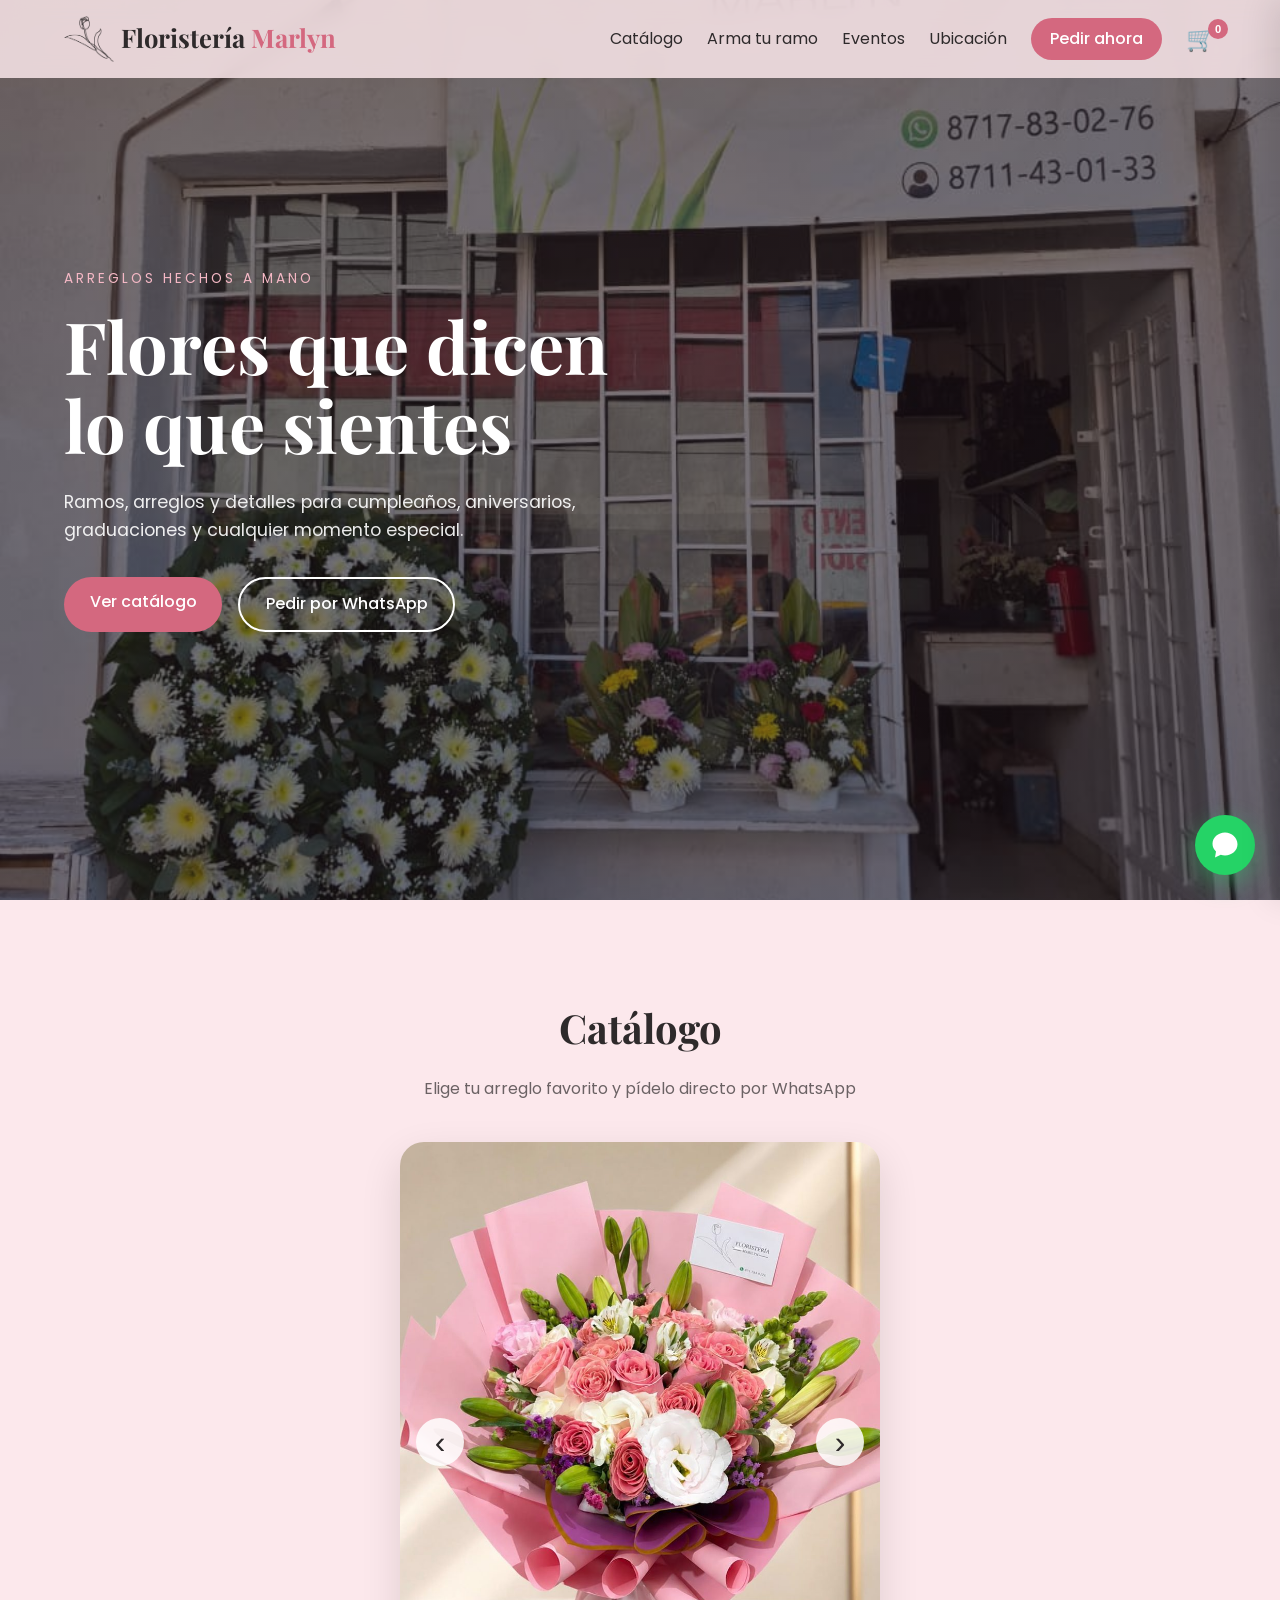
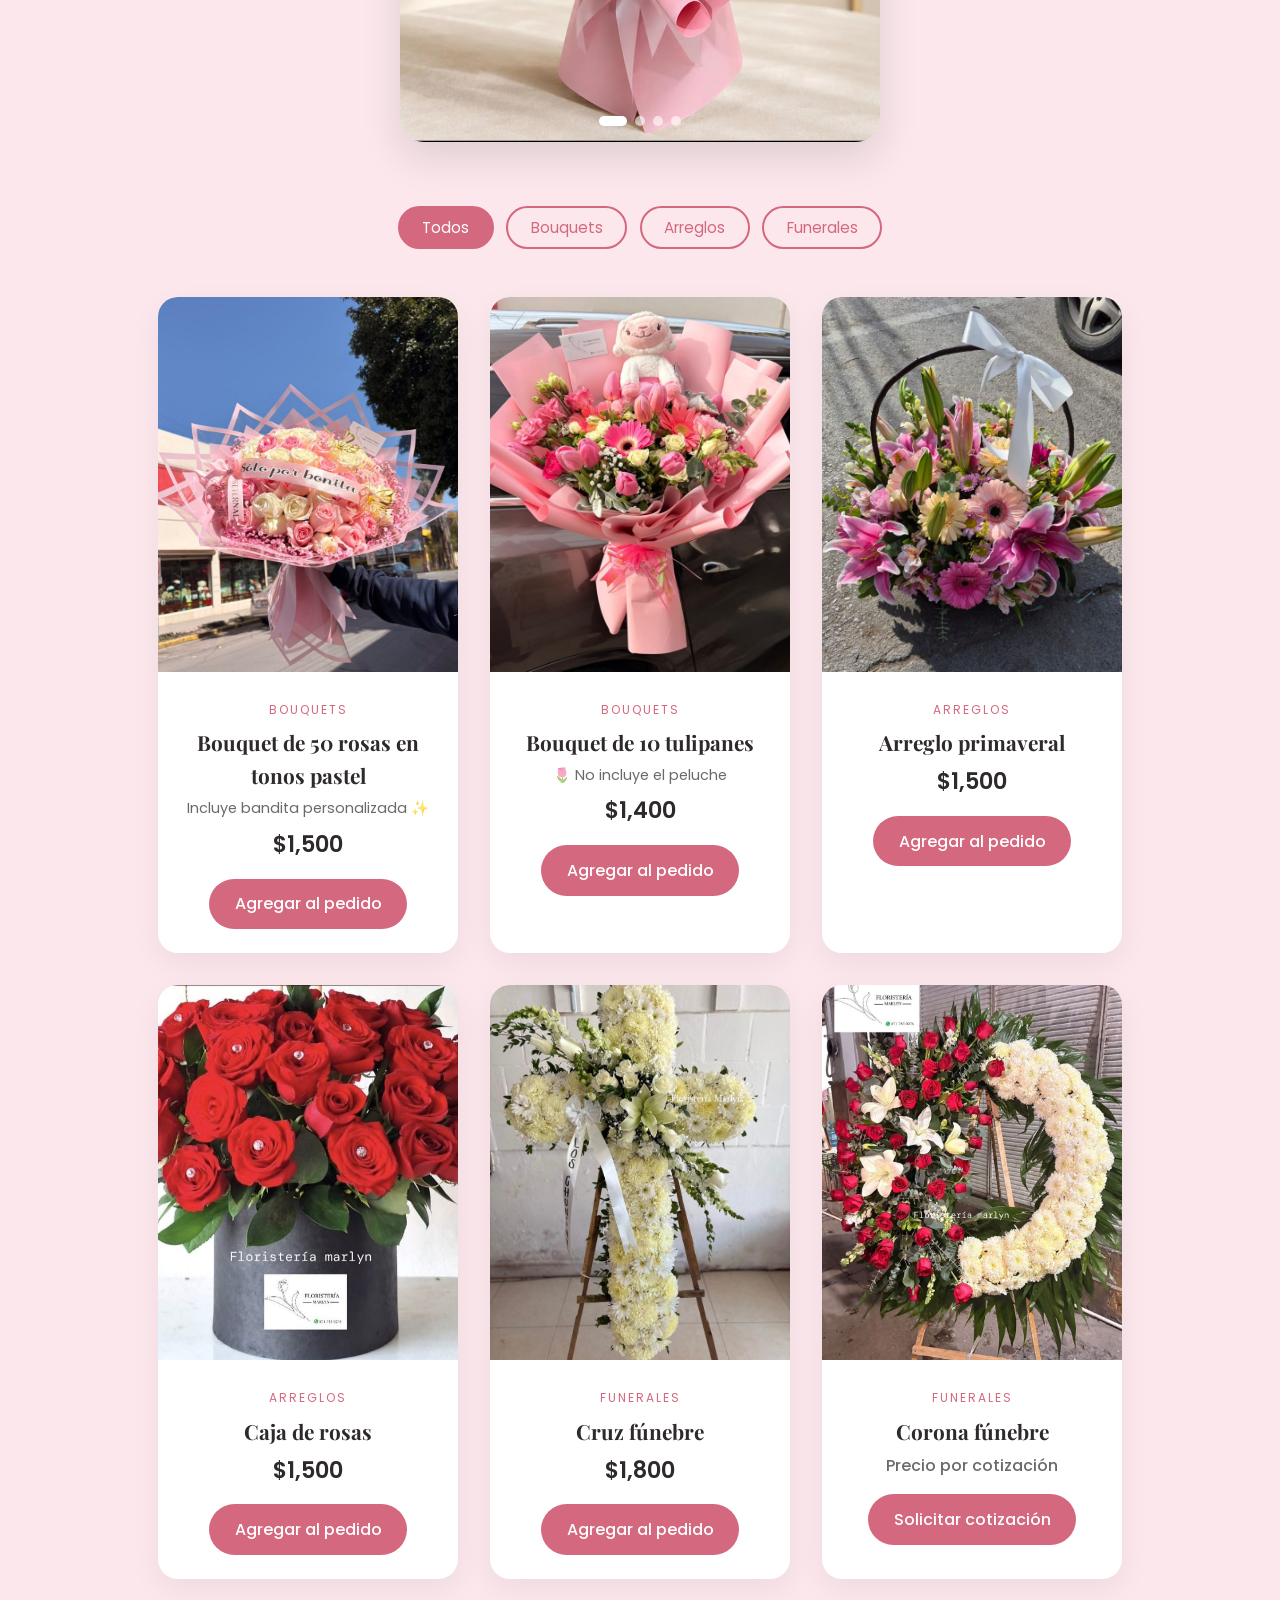
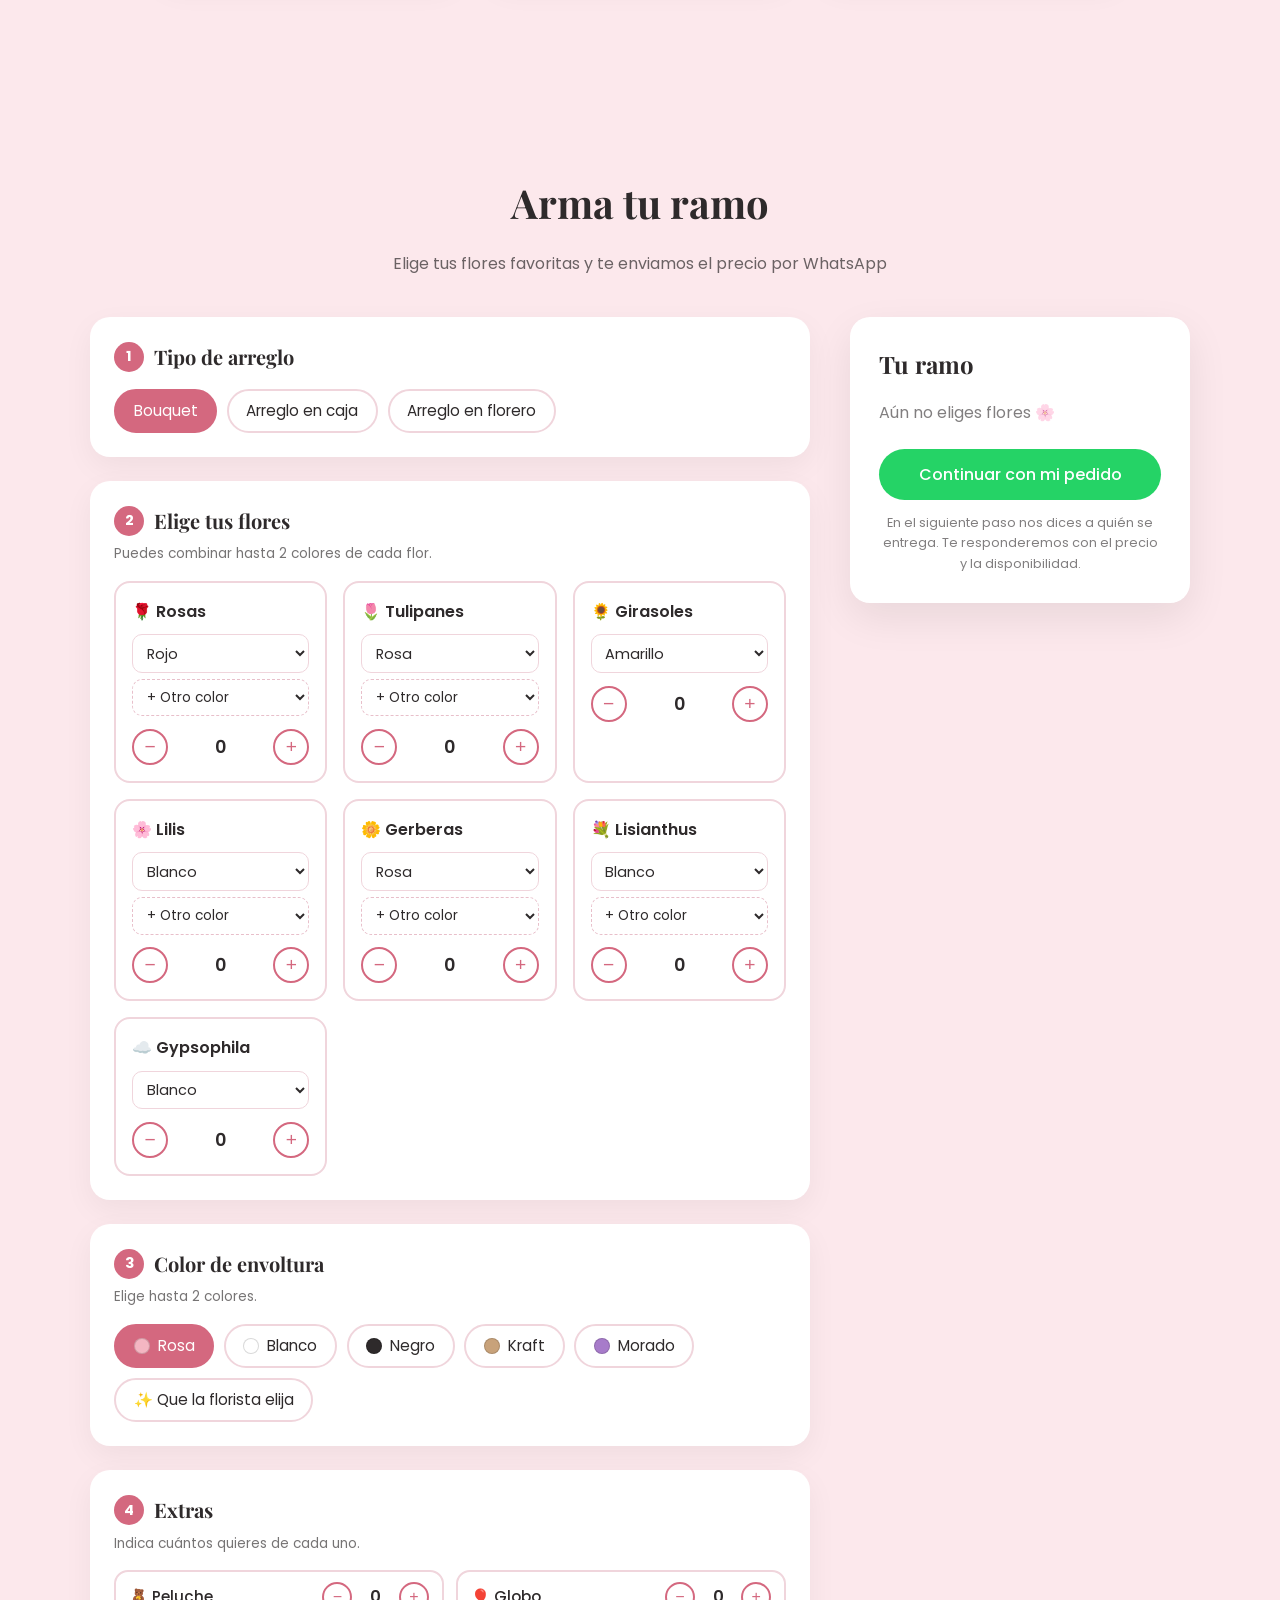
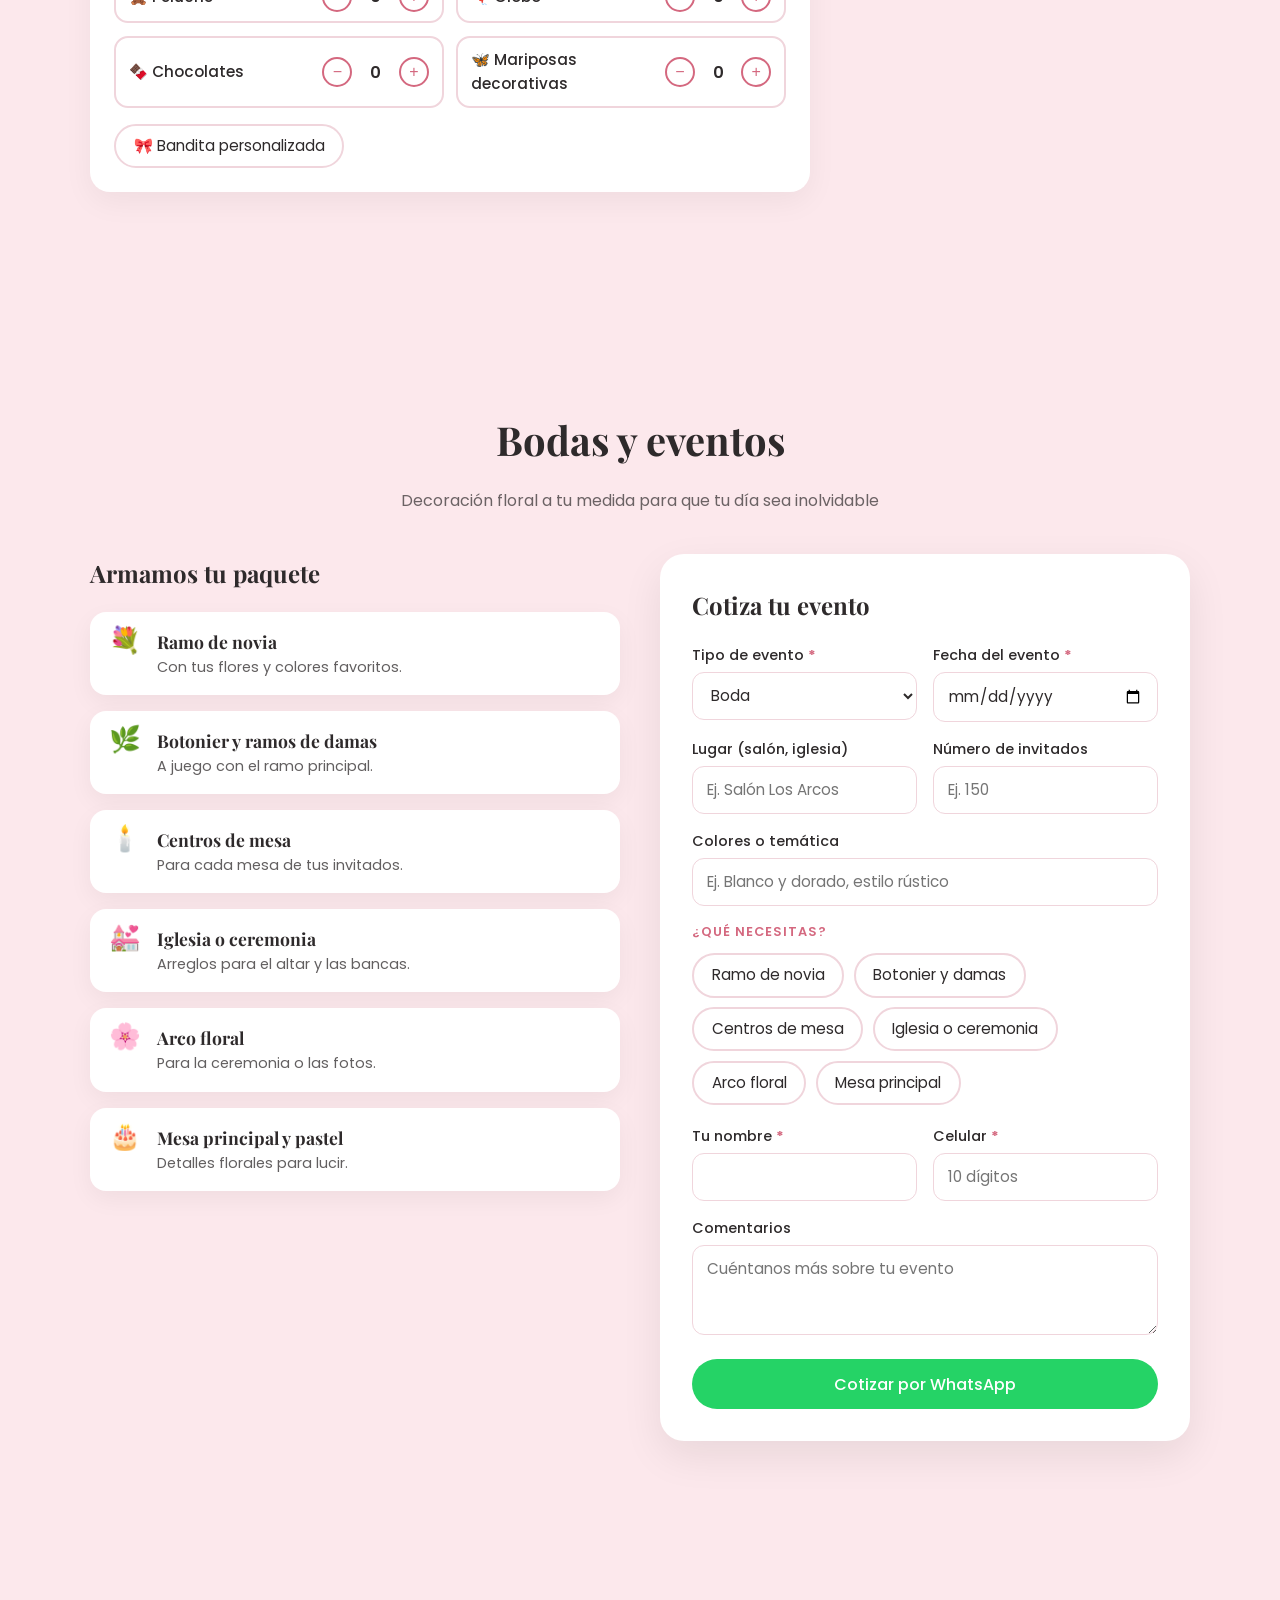
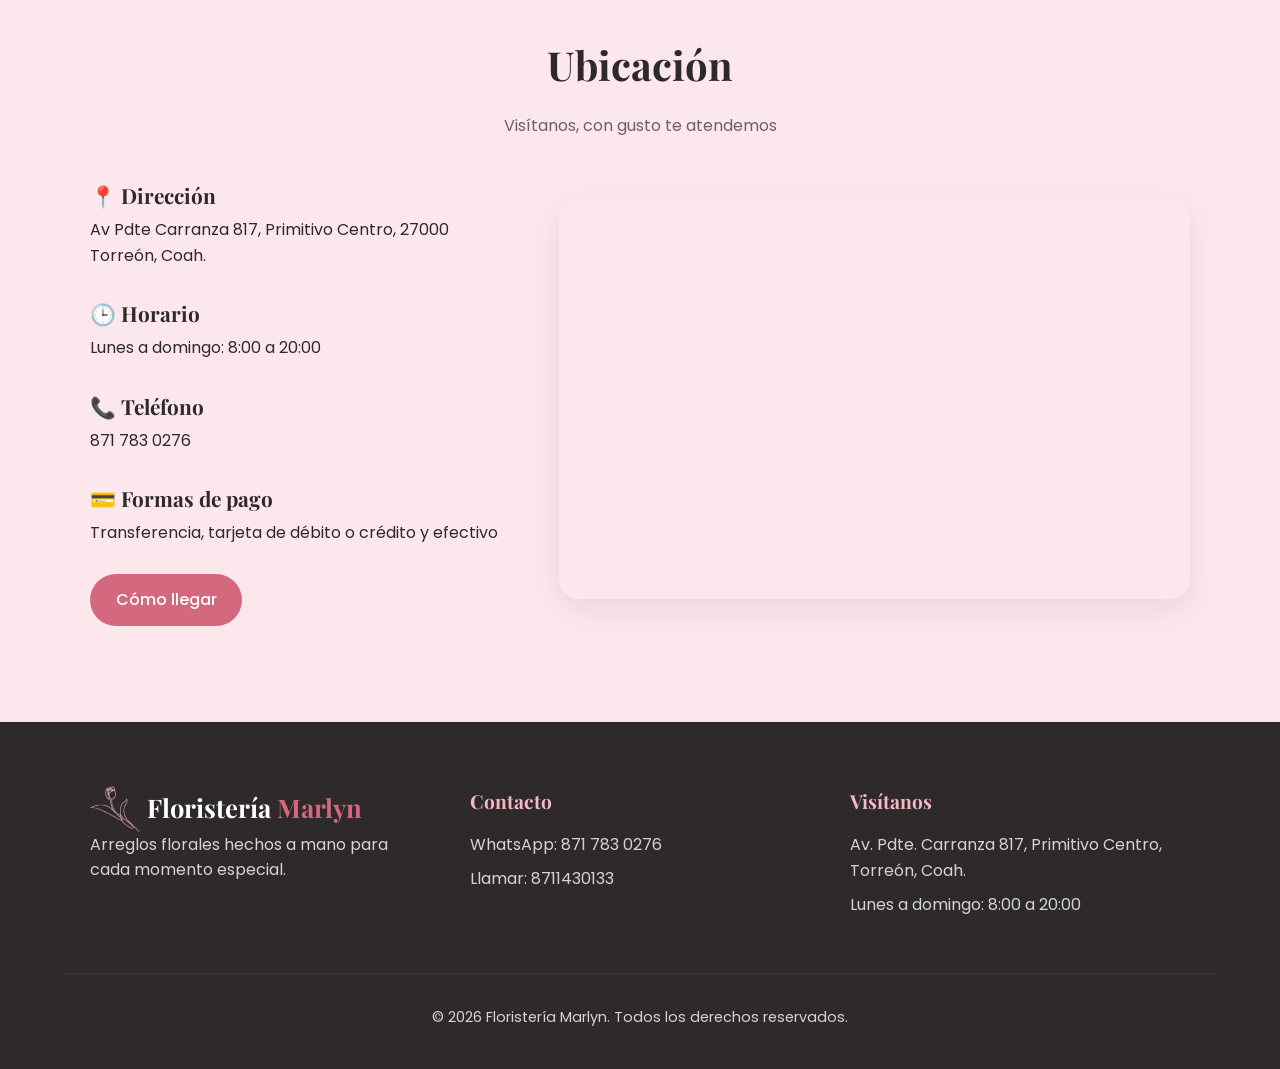
==== index.html @ ac071f8f "Add files via upload" ====
<!doctype html>
<html lang="es">
  <head>
    <meta charset="UTF-8" />
    <meta name="viewport" content="width=device-width, initial-scale=1.0" />
    <title>Floristería Marlyn | Arreglos florales</title>
    <link rel="icon" type="image/png" href="img/favicon.png" />
    <link rel="apple-touch-icon" href="img/apple-touch-icon.png" />
    <meta
      name="description"
      content="Floristería Marlyn: ramos y arreglos florales para toda ocasión. Pedidos por WhatsApp."
    />

    <!-- Fuentes de Google -->
    <link rel="preconnect" href="https://fonts.googleapis.com" />
    <link rel="preconnect" href="https://fonts.gstatic.com" crossorigin />
    <link
      href="https://fonts.googleapis.com/css2?family=Playfair+Display:wght@500;700&family=Poppins:wght@300;400;500;600&display=swap"
      rel="stylesheet"
    />

    <!-- Nuestros estilos -->
    <link rel="stylesheet" href="css/estilos.css" />
  </head>

  <body>
    <!-- ===== HEADER ===== -->
    <header class="header">
      <a href="#inicio" class="logo">
        <img src="img/logo-tulipan.png" alt="" class="logo-icono" />Floristería
        <span>Marlyn</span>
      </a>

      <nav class="nav">
        <a href="#catalogo">Catálogo</a>
        <a href="#personalizado">Arma tu ramo</a>
        <a href="#eventos">Eventos</a>
        <a href="#ubicacion">Ubicación</a>
        <a href="#contacto" class="btn btn-small">Pedir ahora</a>
      </nav>

      <button class="carrito-boton" id="carritoBoton" aria-label="Ver pedido">
        🛒 <span id="carritoContador">0</span>
      </button>

      <button class="menu-boton" id="menuBoton" aria-label="Abrir menú">
        ☰
      </button>
    </header>

    <main>
      <!-- ===== PORTADA ===== -->
      <section id="inicio" class="hero">
        <div class="hero-contenido aparecer">
          <p class="hero-etiqueta">Arreglos hechos a mano</p>
          <h1>Flores que dicen lo que sientes</h1>
          <p class="hero-texto">
            Ramos, arreglos y detalles para cumpleaños, aniversarios,
            graduaciones y cualquier momento especial.
          </p>
          <div class="hero-botones">
            <a href="#catalogo" class="btn">Ver catálogo</a>
            <a
              href="https://wa.me/528717830276"
              class="btn btn-borde"
              target="_blank"
              >Pedir por WhatsApp</a
            >
          </div>
        </div>
      </section>

      <!-- ===== CATÁLOGO ===== -->
      <section id="catalogo" class="seccion">
        <h2>Catálogo</h2>
        <p class="seccion-subtitulo">
          Elige tu arreglo favorito y pídelo directo por WhatsApp
        </p>

        <div class="carrusel aparecer">
          <div class="carrusel-pista" id="carruselPista">
            <img
              src="img/carrusel/foto1.jpg"
              alt="Ramo de rosas rosas y lisianthus"
            />
            <img
              src="img/carrusel/foto2.jpg"
              alt="Ramo de rosas rojas y rosas de cumpleaños"
            />
            <img
              src="img/carrusel/foto3.jpg"
              alt="Ramo con tulipanes, gerberas y peluche"
            />
            <img
              src="img/carrusel/foto4.jpg"
              alt="Corona fúnebre de rosas rojas y crisantemos"
            />
          </div>
          <button
            class="carrusel-flecha anterior"
            id="carruselAnterior"
            aria-label="Anterior"
          >
            ‹
          </button>
          <button
            class="carrusel-flecha siguiente"
            id="carruselSiguiente"
            aria-label="Siguiente"
          >
            ›
          </button>
          <div class="carrusel-puntos" id="carruselPuntos"></div>
        </div>

        <div class="filtros aparecer">
          <button class="filtro activo" data-categoria="todos">Todos</button>
          <button class="filtro" data-categoria="bouquets">Bouquets</button>
          <button class="filtro" data-categoria="arreglos">Arreglos</button>
          <button class="filtro" data-categoria="funerales">Funerales</button>
        </div>

        <div class="productos" id="productos">
          <!-- JavaScript llena esto automáticamente -->
        </div>
      </section>

      <!-- ===== ARMA TU RAMO (pedido personalizado) ===== -->
      <section id="personalizado" class="seccion">
        <h2>Arma tu ramo</h2>
        <p class="seccion-subtitulo">Elige tus flores favoritas y te enviamos el precio por WhatsApp</p>

        <div class="armar-contenido">
          <div class="armar-opciones">
            <!-- Paso 1 -->
            <div class="armar-paso">
              <h3><span class="paso-numero">1</span> Tipo de arreglo</h3>
              <div class="chips">
                <label class="chip"><input type="radio" name="tipo" value="Bouquet" checked /><span>Bouquet</span></label>
                <label class="chip"><input type="radio" name="tipo" value="Arreglo en caja" /><span>Arreglo en caja</span></label>
                <label class="chip"><input type="radio" name="tipo" value="Arreglo en florero" /><span>Arreglo en florero</span></label>
              </div>

              <!-- Solo aparece si eligen "Arreglo en caja" -->
              <div class="tamano-caja" id="tamanoCaja" hidden>
                <p class="paso-ayuda">Tamaño de la caja</p>
                <div class="chips">
                  <label class="chip"><input type="radio" name="tamanoCaja" value="Chica" /><span>Chica</span></label>
                  <label class="chip"><input type="radio" name="tamanoCaja" value="Mediana" checked /><span>Mediana</span></label>
                  <label class="chip"><input type="radio" name="tamanoCaja" value="Grande" /><span>Grande</span></label>
                </div>
              </div>
            </div>

            <!-- Paso 2: las tarjetas de flores las crea JavaScript -->
            <div class="armar-paso">
              <h3><span class="paso-numero">2</span> Elige tus flores</h3>
              <p class="paso-ayuda">Puedes combinar hasta 2 colores de cada flor.</p>
              <div class="flores-grid" id="floresGrid"></div>
            </div>

            <!-- Paso 3 -->
            <div class="armar-paso">
              <h3><span class="paso-numero">3</span> Color de envoltura</h3>
              <p class="paso-ayuda">Elige hasta 2 colores.</p>
              <div class="chips" id="envolturas">
                <label class="chip"><input type="checkbox" name="envoltura" value="Rosa" checked /><span><i class="muestra" style="background:#f4b6c2"></i>Rosa</span></label>
                <label class="chip"><input type="checkbox" name="envoltura" value="Blanco" /><span><i class="muestra" style="background:#ffffff"></i>Blanco</span></label>
                <label class="chip"><input type="checkbox" name="envoltura" value="Negro" /><span><i class="muestra" style="background:#2e2a2b"></i>Negro</span></label>
                <label class="chip"><input type="checkbox" name="envoltura" value="Kraft" /><span><i class="muestra" style="background:#c8a27a"></i>Kraft</span></label>
                <label class="chip"><input type="checkbox" name="envoltura" value="Morado" /><span><i class="muestra" style="background:#a77bca"></i>Morado</span></label>
                <label class="chip"><input type="checkbox" name="envoltura" value="Que la florista elija" id="envolturaFlorista" /><span>✨ Que la florista elija</span></label>
              </div>
            </div>

            <!-- Paso 4: los extras con cantidad los crea JavaScript -->
            <div class="armar-paso">
              <h3><span class="paso-numero">4</span> Extras</h3>
              <p class="paso-ayuda">Indica cuántos quieres de cada uno.</p>
              <div class="extras-lista" id="extrasLista"></div>

              <div class="chips bandita-chip">
                <label class="chip"><input type="checkbox" id="checkBandita" /><span>🎀 Bandita personalizada</span></label>
              </div>
              <label class="campo campo-bandita" id="campoBandita" hidden>
                <span>¿Qué dice la bandita?</span>
                <input type="text" id="textoBandita" maxlength="40" placeholder="Ej. Feliz cumpleaños, mamá" />
              </label>
            </div>
          </div>

          <!-- Resumen que se actualiza solo -->
          <aside class="armar-resumen">
            <h3>Tu ramo</h3>
            <div id="resumenRamo"></div>
            <button class="btn armar-enviar" id="enviarRamo">Continuar con mi pedido</button>
            <p class="resumen-nota">En el siguiente paso nos dices a quién se entrega. Te responderemos con el precio y la disponibilidad.</p>
          </aside>
        </div>
      </section>

      <!-- ===== BODAS Y EVENTOS ===== -->
      <section id="eventos" class="seccion">
        <h2>Bodas y eventos</h2>
        <p class="seccion-subtitulo">Decoración floral a tu medida para que tu día sea inolvidable</p>

        <div class="eventos-contenido">
          <div class="eventos-info aparecer">
            <h3>Armamos tu paquete</h3>
            <ul class="eventos-lista">
              <li><span class="eventos-icono">💐</span><div><strong>Ramo de novia</strong><p>Con tus flores y colores favoritos.</p></div></li>
              <li><span class="eventos-icono">🌿</span><div><strong>Botonier y ramos de damas</strong><p>A juego con el ramo principal.</p></div></li>
              <li><span class="eventos-icono">🕯️</span><div><strong>Centros de mesa</strong><p>Para cada mesa de tus invitados.</p></div></li>
              <li><span class="eventos-icono">💒</span><div><strong>Iglesia o ceremonia</strong><p>Arreglos para el altar y las bancas.</p></div></li>
              <li><span class="eventos-icono">🌸</span><div><strong>Arco floral</strong><p>Para la ceremonia o las fotos.</p></div></li>
              <li><span class="eventos-icono">🎂</span><div><strong>Mesa principal y pastel</strong><p>Detalles florales para lucir.</p></div></li>
            </ul>
          </div>

          <form class="eventos-form aparecer" id="formEvento" novalidate>
            <h3>Cotiza tu evento</h3>
            <div class="campos-fila">
              <label class="campo">
                <span>Tipo de evento <b class="obligatorio">*</b></span>
                <select id="eventoTipo">
                  <option>Boda</option>
                  <option>XV años</option>
                  <option>Bautizo o primera comunión</option>
                  <option>Evento empresarial</option>
                  <option>Otro</option>
                </select>
              </label>
              <label class="campo">
                <span>Fecha del evento <b class="obligatorio">*</b></span>
                <input type="date" id="eventoFecha" />
              </label>
            </div>
            <div class="campos-fila">
              <label class="campo">
                <span>Lugar (salón, iglesia)</span>
                <input type="text" id="eventoLugar" maxlength="80" placeholder="Ej. Salón Los Arcos" />
              </label>
              <label class="campo">
                <span>Número de invitados</span>
                <input type="number" id="eventoInvitados" min="1" max="2000" placeholder="Ej. 150" />
              </label>
            </div>
            <label class="campo">
              <span>Colores o temática</span>
              <input type="text" id="eventoColores" maxlength="80" placeholder="Ej. Blanco y dorado, estilo rústico" />
            </label>

            <p class="campo-titulo">¿Qué necesitas?</p>
            <div class="chips chips-eventos">
              <label class="chip"><input type="checkbox" name="eventoIncluye" value="Ramo de novia" /><span>Ramo de novia</span></label>
              <label class="chip"><input type="checkbox" name="eventoIncluye" value="Botonier y ramos de damas" /><span>Botonier y damas</span></label>
              <label class="chip"><input type="checkbox" name="eventoIncluye" value="Centros de mesa" /><span>Centros de mesa</span></label>
              <label class="chip"><input type="checkbox" name="eventoIncluye" value="Iglesia o ceremonia" /><span>Iglesia o ceremonia</span></label>
              <label class="chip"><input type="checkbox" name="eventoIncluye" value="Arco floral" /><span>Arco floral</span></label>
              <label class="chip"><input type="checkbox" name="eventoIncluye" value="Mesa principal y pastel" /><span>Mesa principal</span></label>
            </div>

            <div class="campos-fila">
              <label class="campo">
                <span>Tu nombre <b class="obligatorio">*</b></span>
                <input type="text" id="eventoNombre" maxlength="60" autocomplete="name" />
              </label>
              <label class="campo">
                <span>Celular <b class="obligatorio">*</b></span>
                <input type="tel" id="eventoCelular" maxlength="20" inputmode="tel" autocomplete="tel" placeholder="10 dígitos" />
              </label>
            </div>
            <label class="campo">
              <span>Comentarios</span>
              <textarea id="eventoComentarios" maxlength="300" placeholder="Cuéntanos más sobre tu evento"></textarea>
            </label>

            <button type="submit" class="btn armar-enviar">Cotizar por WhatsApp</button>
          </form>
        </div>
      </section>

      <!-- ===== UBICACIÓN ===== -->
      <section id="ubicacion" class="seccion">
        <h2>Ubicación</h2>
        <p class="seccion-subtitulo">Visítanos, con gusto te atendemos</p>

        <div class="ubicacion-contenido">
          <div class="ubicacion-info aparecer">
            <div class="info-item">
              <h3>📍 Dirección</h3>
              <p>
                Av Pdte Carranza 817, Primitivo Centro, 27000 Torreón, Coah.
              </p>
            </div>
            <div class="info-item">
              <h3>🕒 Horario</h3>
              <p>Lunes a domingo: 8:00 a 20:00</p>
            </div>
            <div class="info-item">
              <h3>📞 Teléfono</h3>
              <p><a href="tel:+528717830276">871 783 0276</a></p>
            </div>
            <div class="info-item">
              <h3>💳 Formas de pago</h3>
              <p>Transferencia, tarjeta de débito o crédito y efectivo</p>
            </div>
            <a
              href="https://maps.app.goo.gl/3ENNHxRMP5eGrqvD9"
              class="btn"
              target="_blank"
              >Cómo llegar</a
            >
          </div>

          <div class="ubicacion-mapa aparecer">
            <iframe
              src="https://www.google.com/maps/embed?pb=!1m18!1m12!1m3!1d2981.298122851098!2d-103.4609158254824!3d25.536441177494098!2m3!1f0!2f0!3f0!3m2!1i1024!2i768!4f13.1!3m3!1m2!1s0x868fd90039f165bf%3A0x6546a093d8cf623d!2sFLORISTER%C3%8DA%20Marlyn!5e1!3m2!1ses!2smx!4v1791661130314!5m2!1ses!2smx"
              width="600"
              height="450"
              style="border: 0"
              allowfullscreen=""
              loading="lazy"
              referrerpolicy="strict-origin-when-cross-origin"
            ></iframe>
          </div>
        </div>
      </section>
    </main>

    <!-- ===== FOOTER ===== -->
    <footer id="contacto" class="footer">
      <div class="footer-contenido">
        <div>
          <a href="#inicio" class="logo">
            <img
              src="img/logo-tulipan-claro.png"
              alt=""
              class="logo-icono"
            />Floristería <span>Marlyn</span>
          </a>
          <p>Arreglos florales hechos a mano para cada momento especial.</p>
        </div>
        <div>
          <h4>Contacto</h4>
          <p>
            <a href="https://wa.me/528717830276" target="_blank"
              >WhatsApp: 871 783 0276</a
            >
          </p>
          <p><a href="tel:+528717830276">Llamar: 8711430133</a></p>
        </div>
        <div>
          <h4>Visítanos</h4>
          <p>Av. Pdte. Carranza 817, Primitivo Centro, Torreón, Coah.</p>
          <p>Lunes a domingo: 8:00 a 20:00</p>
        </div>
      </div>
      <p class="footer-copy">
        © <span id="anio"></span> Floristería Marlyn. Todos los derechos
        reservados.
      </p>
    </footer>

    <!-- ===== BOTÓN FLOTANTE DE WHATSAPP ===== -->
    <a
      href="https://wa.me/528717830276"
      class="whatsapp-flotante"
      target="_blank"
      aria-label="Escríbenos por WhatsApp"
    >
      <svg viewBox="0 0 24 24" width="30" height="30" fill="white">
        <path
          d="M12 2C6.5 2 2 6 2 11c0 2.4 1 4.6 2.8 6.2L4 22l4.6-2.2c1.1.3 2.2.5 3.4.5 5.5 0 10-4 10-9S17.5 2 12 2z"
        />
      </svg>
    </a>

    <!-- ===== PANEL DEL CARRITO ===== -->
    <div class="carrito-fondo" id="carritoFondo"></div>

    <aside class="carrito" id="carrito">
      <div class="carrito-encabezado">
        <h3>Tu pedido</h3>
        <button class="carrito-cerrar" id="carritoCerrar" aria-label="Cerrar">✕</button>
      </div>

      <div class="carrito-lista" id="carritoLista"></div>

      <div class="carrito-pie">
        <p class="carrito-total">Total: <span id="carritoTotal">$0</span></p>
        <button class="btn carrito-enviar" id="carritoEnviar">Continuar con mi pedido</button>
      </div>
    </aside>

    <!-- ===== FORMULARIO DE DATOS DEL PEDIDO (ventana) ===== -->
    <div class="modal-fondo" id="modalFondo"></div>

    <div class="modal" id="modalPedido" role="dialog" aria-modal="true" aria-labelledby="modalTitulo">
      <div class="modal-encabezado">
        <h3 id="modalTitulo">Datos del pedido</h3>
        <button class="modal-cerrar" id="modalCerrar" aria-label="Cerrar">✕</button>
      </div>

      <form id="formPedido" novalidate>
        <!-- Datos del cliente -->
        <fieldset class="form-bloque">
          <legend>Cliente</legend>
          <div class="campos-fila">
            <label class="campo">
              <span>Pedido a nombre de <b class="obligatorio">*</b></span>
              <input type="text" id="clienteNombre" maxlength="60" autocomplete="name" />
            </label>
            <label class="campo">
              <span>Celular <b class="obligatorio">*</b></span>
              <input type="tel" id="clienteCelular" maxlength="20" inputmode="tel" autocomplete="tel" placeholder="10 dígitos" />
            </label>
          </div>
        </fieldset>

        <!-- Entrega -->
        <fieldset class="form-bloque">
          <legend>Entrega</legend>
          <div class="chips">
            <label class="chip"><input type="radio" name="entrega" value="Envío a domicilio" checked /><span>🚚 Envío a domicilio</span></label>
            <label class="chip"><input type="radio" name="entrega" value="Recoger en tienda" /><span>🏪 Recoger en tienda</span></label>
          </div>

          <!-- Si es envío -->
          <div class="entrega-campos" id="camposEnvio">
            <label class="campo">
              <span>¿Quién recibe? <b class="obligatorio">*</b></span>
              <input type="text" id="recibeNombre" maxlength="60" placeholder="Nombre de la persona que recibe" />
            </label>
            <label class="campo">
              <span>Ubicación de entrega <b class="obligatorio">*</b></span>
              <input type="text" id="direccion" maxlength="200" placeholder="Calle, número y colonia, o link de Google Maps" autocomplete="street-address" />
            </label>
            <label class="campo">
              <span>Referencias</span>
              <input type="text" id="referencias" maxlength="100" placeholder="Ej. Casa blanca con portón negro" />
            </label>
          </div>

          <!-- Si es en tienda -->
          <div class="entrega-campos" id="camposTienda" hidden>
            <label class="campo">
              <span>¿Quién pasa a recoger? <b class="obligatorio">*</b></span>
              <input type="text" id="recogeNombre" maxlength="60" placeholder="Nombre de la persona que recoge" />
            </label>
          </div>

          <div class="campos-fila">
            <label class="campo">
              <span>Fecha <b class="obligatorio">*</b></span>
              <input type="date" id="pedidoFecha" />
            </label>
            <label class="campo">
              <span id="etiquetaHorario">Horario de entrega <b class="obligatorio">*</b></span>
              <select id="pedidoHorario">
                <option value="">Elige un horario</option>
                <option>8:00 – 10:00</option>
                <option>10:00 – 12:00</option>
                <option>12:00 – 14:00</option>
                <option>14:00 – 16:00</option>
                <option>16:00 – 18:00</option>
                <option>18:00 – 20:00</option>
              </select>
            </label>
          </div>
        </fieldset>

        <!-- Nota / tarjeta -->
        <fieldset class="form-bloque">
          <legend>Tarjeta (opcional)</legend>
          <label class="campo">
            <span>Mensaje para la tarjeta</span>
            <textarea id="notaMensaje" maxlength="250" placeholder="Escribe el mensaje para la tarjeta"></textarea>
          </label>
          <label class="campo">
            <span>¿De parte de quién?</span>
            <input type="text" id="notaDeParte" maxlength="60" placeholder="Ej. Con cariño, Juan" />
          </label>
        </fieldset>

        <!-- Pago -->
        <fieldset class="form-bloque">
          <legend>Forma de pago</legend>
          <div class="chips">
            <label class="chip"><input type="radio" name="pagoPedido" value="Transferencia" checked /><span>🏦 Transferencia</span></label>
            <label class="chip"><input type="radio" name="pagoPedido" value="Tarjeta (link de pago)" /><span>💳 Tarjeta</span></label>
            <label class="chip"><input type="radio" name="pagoPedido" value="Efectivo en tienda" /><span>💵 Efectivo</span></label>
          </div>
        </fieldset>

        <button type="submit" class="btn armar-enviar">Enviar pedido por WhatsApp</button>
      </form>
    </div>

    <div class="aviso" id="aviso"></div>

    <script src="js/main.js"></script>
  </body>
</html>
---- css/estilos.css ----
/* ===== Variables: colores y fuentes en un solo lugar ===== */
:root {
  --rosa: #d4687f;
  --rosa-oscuro: #b84f67;
     --crema: #fce8ec;
  --texto: #2e2a2b;
  --blanco: #ffffff;
  --fuente-titulos: 'Playfair Display', serif;
  --fuente-texto: 'Poppins', sans-serif;
}

/* ===== Reset: quita los márgenes que pone el navegador ===== */
* {
  margin: 0;
  padding: 0;
  box-sizing: border-box;
}

html { scroll-behavior: smooth; }

body {
  font-family: var(--fuente-texto);
  color: var(--texto);
  background: var(--crema);
  line-height: 1.6;
}

a { text-decoration: none; color: inherit; }
/* ===== Botones ===== */
.btn {
    border: none;
cursor: pointer;
font-family: inherit;
font-size: 1rem;
  display: inline-block;
  padding: 0.8rem 1.6rem;
  background: var(--rosa);
  color: var(--blanco);
  border-radius: 50px;
  font-weight: 500;
  transition: background 0.3s, transform 0.3s;
}
.btn:hover {
  background: var(--rosa-oscuro);
  transform: translateY(-3px);
}
.btn-borde {
  background: transparent;
  border: 2px solid var(--blanco);
}
.btn-borde:hover {
  background: var(--blanco);
  color: var(--texto);
}
.btn-small { padding: 0.5rem 1.2rem; }
/* ===== Header (barra de arriba) ===== */
.header {
  position: fixed;
  top: 0;
  left: 0;
  width: 100%;
  display: flex;
  justify-content: space-between;
  align-items: center;
  padding: 1rem 5%;
     background: rgba(252, 232, 236, 0.85);
  backdrop-filter: blur(10px);
  z-index: 100;
}
.logo {
  font-family: var(--fuente-titulos);
  font-size: 1.6rem;
  font-weight: 700;
}
.logo span { color: var(--rosa); }
.logo-icono {
  height: 46px;
  width: auto;
  vertical-align: -14px;
  margin-right: 0.4rem;
}
.nav {
  display: flex;
  align-items: center;
  gap: 1.5rem;
  margin-left: auto;
}
.nav a:not(.btn):hover { color: var(--rosa); }

.header { transition: box-shadow 0.3s; }
.header.con-sombra { box-shadow: 0 4px 20px rgba(0, 0, 0, 0.08); }

/* ===== Hero (portada) ===== */
.hero {
  min-height: 100vh;
  display: flex;
  align-items: center;
  padding: 0 5%;
  background-color: #3b2b30;
  background-image:
    linear-gradient(rgba(30, 20, 25, 0.55), rgba(30, 20, 25, 0.55)),
    url(../img/hero.jpg);
  background-size: cover;
  background-position: center;
  color: var(--blanco);
}
.hero-contenido { max-width: 600px; }
.hero-etiqueta {
  text-transform: uppercase;
  letter-spacing: 3px;
  font-size: 0.85rem;
  color: #f5b8c5;
  margin-bottom: 1rem;
}
.hero h1 {
  font-family: var(--fuente-titulos);
  font-size: clamp(2.5rem, 6vw, 4.5rem);
  line-height: 1.1;
  margin-bottom: 1.5rem;
}
.hero-texto {
  font-size: 1.1rem;
  margin-bottom: 2rem;
  opacity: 0.9;
}
.hero-botones {
  display: flex;
  gap: 1rem;
  flex-wrap: wrap;
}
/* ===== Secciones ===== */
.seccion { padding: 6rem 5%; }
.seccion h2 {
  font-family: var(--fuente-titulos);
  font-size: 2.5rem;
  text-align: center;
  margin-bottom: 3rem;
}

/* ===== Catálogo ===== */
.seccion-subtitulo {
  text-align: center;
  margin-top: -2rem;
  margin-bottom: 2.5rem;
  opacity: 0.7;
}

.filtros {
  display: flex;
  justify-content: center;
  flex-wrap: wrap;
  gap: 0.8rem;
  margin-bottom: 3rem;
}
.filtro {
  font-family: inherit;
  font-size: 0.95rem;
  padding: 0.5rem 1.4rem;
  border: 2px solid var(--rosa);
  background: transparent;
  color: var(--rosa);
  border-radius: 50px;
  cursor: pointer;
  transition: 0.3s;
}
.filtro:hover,
.filtro.activo {
  background: var(--rosa);
  color: var(--blanco);
}

.productos {
  display: grid;
  grid-template-columns: repeat(auto-fit, minmax(260px, 300px));
  justify-content: center;
  gap: 2rem;
  max-width: 1200px;
  margin: 0 auto;
}

.producto {
  background: var(--blanco);
  border-radius: 20px;
  overflow: hidden;
  box-shadow: 0 10px 30px rgba(0, 0, 0, 0.06);
  transition: transform 0.3s, box-shadow 0.3s;
}
.producto:hover {
  transform: translateY(-8px);
  box-shadow: 0 20px 40px rgba(0, 0, 0, 0.12);
}

.producto-img {
  aspect-ratio: 4 / 5;
  background: #f3dde3;
  overflow: hidden;
}
.producto-img img {
  width: 100%;
  height: 100%;
  object-fit: cover;
  transition: transform 0.5s;
}
.producto:hover .producto-img img { transform: scale(1.08); }

.producto-info {
  padding: 1.5rem;
  text-align: center;
}
.producto-categoria {
  font-size: 0.75rem;
  text-transform: uppercase;
  letter-spacing: 2px;
  color: var(--rosa);
}
.producto-info h3 {
  font-family: var(--fuente-titulos);
  font-size: 1.3rem;
  margin: 0.3rem 0;
}
.producto-precio {
  font-size: 1.4rem;
  font-weight: 600;
  margin-bottom: 1rem;
}
.producto-descripcion {
  font-size: 0.9rem;
  opacity: 0.7;
  margin-bottom: 0.4rem;
}
.producto-precio.sin-precio {
  font-size: 1rem;
  font-weight: 500;
  opacity: 0.7;
}
/* ===== Ubicación ===== */
.ubicacion-contenido {
  display: grid;
  grid-template-columns: 1fr 1.5fr;
  gap: 3rem;
  max-width: 1100px;
  margin: 0 auto;
  align-items: center;
}
.info-item { margin-bottom: 1.8rem; }
.info-item h3 {
  font-family: var(--fuente-titulos);
  font-size: 1.3rem;
  margin-bottom: 0.3rem;
}
.ubicacion-mapa iframe {
  width: 100%;
  height: 400px;
  border: 0;
  border-radius: 20px;
  box-shadow: 0 10px 30px rgba(0, 0, 0, 0.08);
}

@media (max-width: 800px) {
  .ubicacion-contenido { grid-template-columns: 1fr; }
}
/* ===== Botón flotante de WhatsApp ===== */
.whatsapp-flotante {
  position: fixed;
  bottom: 25px;
  right: 25px;
  width: 60px;
  height: 60px;
  background: #25d366;
  border-radius: 50%;
  display: flex;
  justify-content: center;
  align-items: center;
  box-shadow: 0 8px 25px rgba(37, 211, 102, 0.4);
  z-index: 99;
  transition: transform 0.3s;
}
.whatsapp-flotante:hover { transform: scale(1.1); }
/* ===== Botón de menú (solo celular) ===== */
.menu-boton {
  display: none;
  background: none;
  border: none;
  font-size: 1.8rem;
  color: var(--texto);
  cursor: pointer;
}
/* ===== Carrusel ===== */
.carrusel {
  position: relative;
  max-width: 480px;
  margin: 0 auto 4rem;
  border-radius: 24px;
  overflow: hidden;
  box-shadow: 0 15px 40px rgba(0, 0, 0, 0.12);
}
.carrusel-pista {
  display: flex;
  transition: transform 0.6s ease;
}
.carrusel-pista img {
  width: 100%;
  flex-shrink: 0;
  aspect-ratio: 4 / 5;
  object-fit: cover;
}
.carrusel-flecha {
  position: absolute;
  top: 50%;
  transform: translateY(-50%);
  width: 48px;
  height: 48px;
  border-radius: 50%;
  border: none;
  background: rgba(255, 255, 255, 0.85);
  color: var(--texto);
  font-size: 2rem;
  line-height: 1;
  cursor: pointer;
  transition: background 0.3s;
}
.carrusel-flecha:hover { background: var(--blanco); }
.anterior { left: 1rem; }
.siguiente { right: 1rem; }

.carrusel-puntos {
  position: absolute;
  bottom: 1rem;
  left: 50%;
  transform: translateX(-50%);
  display: flex;
  gap: 0.5rem;
}
.punto {
  width: 10px;
  height: 10px;
  padding: 0;
  border: none;
  border-radius: 10px;
  background: rgba(255, 255, 255, 0.6);
  cursor: pointer;
  transition: 0.3s;
}
.punto.activo {
  width: 28px;
  background: var(--blanco);
} 
/* Forma de pago */
.carrito-pago { margin-bottom: 1.2rem; }
.carrito-pago p {
  font-weight: 500;
  margin-bottom: 0.5rem;
}
.carrito-pago label {
  display: flex;
  align-items: center;
  gap: 0.6rem;
  padding: 0.6rem 0.9rem;
  margin-bottom: 0.5rem;
  border: 1px solid #f0e0e4;
  border-radius: 12px;
  cursor: pointer;
  transition: 0.2s;
}
.carrito-pago label:has(input:checked) {
  border-color: var(--rosa);
  background: var(--crema);
}
.carrito-pago input { accent-color: var(--rosa); }
/* ===== Carrito ===== */
.carrito-boton {
  position: relative;
  background: none;
  border: none;
  font-size: 1.5rem;
  cursor: pointer;
  margin-left: 1.5rem;
}
#carritoContador {
  position: absolute;
  top: -6px;
  right: -12px;
  min-width: 20px;
  height: 20px;
  padding: 0 5px;
  border-radius: 10px;
  background: var(--rosa);
  color: var(--blanco);
  font-size: 0.7rem;
  font-weight: 600;
  display: flex;
  align-items: center;
  justify-content: center;
}

.carrito-fondo {
  position: fixed;
  inset: 0;
  background: rgba(0, 0, 0, 0.4);
  opacity: 0;
  pointer-events: none;
  transition: opacity 0.3s;
  z-index: 200;
}
.carrito-fondo.abierto {
  opacity: 1;
  pointer-events: auto;
}

.carrito {
  position: fixed;
  top: 0;
  right: 0;
  width: min(400px, 100%);
  height: 100%;
  background: var(--blanco);
  display: flex;
  flex-direction: column;
  transform: translateX(100%);
  transition: transform 0.4s ease;
  box-shadow: -10px 0 30px rgba(0, 0, 0, 0.1);
  z-index: 201;
}
.carrito.abierto { transform: translateX(0); }

.carrito-encabezado {
  display: flex;
  justify-content: space-between;
  align-items: center;
  padding: 1.5rem;
  border-bottom: 1px solid #f0e0e4;
}
.carrito-encabezado h3 {
  font-family: var(--fuente-titulos);
  font-size: 1.5rem;
}
.carrito-cerrar {
  background: none;
  border: none;
  font-size: 1.3rem;
  cursor: pointer;
}

.carrito-lista {
  flex: 1;
  overflow-y: auto;
  padding: 1rem 1.5rem;
}
.carrito-vacio {
  text-align: center;
  opacity: 0.6;
  margin-top: 3rem;
}
.carrito-item {
  display: flex;
  align-items: center;
  gap: 1rem;
  padding: 1rem 0;
  border-bottom: 1px solid #f5e8eb;
}
.carrito-item img {
  width: 60px;
  height: 60px;
  object-fit: cover;
  border-radius: 12px;
  background: var(--crema);
}
.carrito-item-info { flex: 1; }
.carrito-item-info h4 {
  font-size: 0.95rem;
  font-weight: 500;
}
.carrito-item-info p {
  color: var(--rosa);
  font-weight: 600;
}
.carrito-cantidad {
  display: flex;
  align-items: center;
  gap: 0.6rem;
}
.carrito-cantidad button {
  width: 28px;
  height: 28px;
  border-radius: 50%;
  border: 1px solid var(--rosa);
  background: transparent;
  color: var(--rosa);
  font-size: 1rem;
  cursor: pointer;
}
.carrito-cantidad button:hover {
  background: var(--rosa);
  color: var(--blanco);
}

.carrito-pie {
  padding: 1.5rem;
  border-top: 1px solid #f0e0e4;
}
.carrito-total {
  display: flex;
  justify-content: space-between;
  font-size: 1.2rem;
  font-weight: 600;
  margin-bottom: 1rem;
}
.carrito-enviar {
  width: 100%;
  background: #25d366;
}
.carrito-enviar:hover { background: #1ebe5a; }
.carrito-enviar:disabled {
  opacity: 0.5;
  cursor: not-allowed;
  transform: none;
}

/* Aviso de "Agregado" */
.aviso {
  position: fixed;
  bottom: 100px;
  left: 50%;
  transform: translate(-50%, 20px);
  padding: 0.8rem 1.5rem;
  border-radius: 50px;
  background: var(--texto);
  color: var(--blanco);
  font-size: 0.9rem;
  width: max-content;
  max-width: 90%;
  text-align: center;
  opacity: 0;
  pointer-events: none;
  transition: 0.3s;
  z-index: 300;
}
.aviso.visible {
  opacity: 1;
  transform: translate(-50%, 0);
}
/* ===== Footer ===== */
.footer {
  background: var(--texto);
  color: var(--blanco);
  padding: 4rem 5% 2rem;
}
.footer-contenido {
  display: grid;
  grid-template-columns: repeat(auto-fit, minmax(220px, 1fr));
  gap: 2.5rem;
  max-width: 1100px;
  margin: 0 auto 3rem;
}
.footer h4 {
  font-family: var(--fuente-titulos);
  font-size: 1.2rem;
  color: #f5b8c5;
  margin-bottom: 1rem;
}
.footer p {
  opacity: 0.8;
  margin-bottom: 0.5rem;
}
.footer a:hover { color: var(--rosa); }
.footer-copy {
  text-align: center;
  font-size: 0.9rem;
  padding-top: 2rem;
  border-top: 1px solid rgba(255, 255, 255, 0.1);
}
/* ===== Celular y tableta ===== */
@media (max-width: 960px) {
    .carrito-boton { margin-left: auto; margin-right: 1rem; }
  .menu-boton { display: block; }
  .nav {
    position: absolute;
    top: 100%;
    left: 0;
    width: 100%;
    flex-direction: column;
    gap: 1.2rem;
    padding: 2rem;
    background: var(--crema);
    box-shadow: 0 10px 20px rgba(0, 0, 0, 0.08);
    display: none;
  }
  .nav.abierto { display: flex; }
}
/* ===== Animaciones ===== */
.aparecer {
  opacity: 0;
  transform: translateY(40px);
  transition: opacity 0.8s ease, transform 0.8s ease;
}
.aparecer.visible {
  opacity: 1;
  transform: none;
}

@keyframes entrar {
  from { opacity: 0; transform: translateY(20px); }
  to { opacity: 1; transform: none; }
}
.producto { animation: entrar 0.5s ease backwards; }
/* ===== Arma tu ramo ===== */
[hidden] { display: none !important; }

.armar-contenido {
  display: grid;
  grid-template-columns: 1fr 340px;
  gap: 2.5rem;
  max-width: 1100px;
  margin: 0 auto;
  align-items: start;
}
.armar-paso {
  background: var(--blanco);
  border-radius: 20px;
  padding: 1.5rem;
  margin-bottom: 1.5rem;
  box-shadow: 0 10px 30px rgba(0, 0, 0, 0.05);
}
.armar-paso h3 {
  font-family: var(--fuente-titulos);
  font-size: 1.25rem;
  margin-bottom: 1rem;
  display: flex;
  align-items: center;
  gap: 0.6rem;
}
.paso-numero {
  width: 30px;
  height: 30px;
  flex-shrink: 0;
  border-radius: 50%;
  background: var(--rosa);
  color: var(--blanco);
  font-family: var(--fuente-texto);
  font-size: 0.9rem;
  display: inline-flex;
  align-items: center;
  justify-content: center;
}

/* Botoncitos de opción (radio y checkbox con estilo) */
.chips {
  display: flex;
  flex-wrap: wrap;
  gap: 0.6rem;
}
.chip input {
  position: absolute;
  opacity: 0;
  pointer-events: none;
}
.chip span {
  display: inline-flex;
  align-items: center;
  gap: 0.5rem;
  padding: 0.5rem 1.1rem;
  border: 2px solid #f0d5dc;
  border-radius: 50px;
  font-size: 0.95rem;
  cursor: pointer;
  transition: 0.2s;
}
.chip span:hover { border-color: var(--rosa); }
.chip input:checked + span {
  border-color: var(--rosa);
  background: var(--rosa);
  color: var(--blanco);
}
.chip input:focus-visible + span {
  outline: 2px solid var(--rosa-oscuro);
  outline-offset: 2px;
}
.muestra {
  width: 16px;
  height: 16px;
  border-radius: 50%;
  border: 1px solid rgba(0, 0, 0, 0.15);
}

/* Tarjetas de flores */
.flores-grid {
  display: grid;
  grid-template-columns: repeat(auto-fill, minmax(190px, 1fr));
  gap: 1rem;
}
.flor-card {
  border: 2px solid #f0d5dc;
  border-radius: 16px;
  padding: 1rem;
  transition: 0.2s;
}
.flor-card.elegida {
  border-color: var(--rosa);
  background: #fff7f9;
}
.flor-nombre {
  font-weight: 600;
  margin-bottom: 0.6rem;
}
.flor-color {
  width: 100%;
  padding: 0.45rem 0.6rem;
  margin-bottom: 0.8rem;
  border: 1px solid #f0d5dc;
  border-radius: 10px;
  background: var(--blanco);
  color: var(--texto);
  font-family: inherit;
  font-size: 0.9rem;
}
.contador {
  display: flex;
  align-items: center;
  justify-content: space-between;
}
.contador button {
  width: 36px;
  height: 36px;
  border-radius: 50%;
  border: 2px solid var(--rosa);
  background: transparent;
  color: var(--rosa);
  font-size: 1.2rem;
  cursor: pointer;
  transition: 0.2s;
}
.contador button:hover {
  background: var(--rosa);
  color: var(--blanco);
}
.flor-cantidad {
  width: 60px;
  border: none;
  background: transparent;
  color: var(--texto);
  font-family: inherit;
  font-size: 1.1rem;
  font-weight: 600;
  text-align: center;
  -moz-appearance: textfield;
}
.flor-cantidad::-webkit-inner-spin-button,
.flor-cantidad::-webkit-outer-spin-button {
  -webkit-appearance: none;
  margin: 0;
}

/* Campos de texto */
.campo {
  display: block;
  margin-bottom: 1rem;
}
.campo span {
  display: block;
  font-size: 0.9rem;
  font-weight: 500;
  margin-bottom: 0.35rem;
}
.campo input,
.campo select,
.campo textarea {
  width: 100%;
  padding: 0.7rem 0.9rem;
  border: 1px solid #f0d5dc;
  border-radius: 12px;
  background: var(--blanco);
  color: var(--texto);
  font-family: inherit;
  font-size: 0.95rem;
}
.campo textarea {
  min-height: 90px;
  resize: vertical;
}
.campo input:focus,
.campo select:focus,
.campo textarea:focus,
.flor-color:focus {
  outline: none;
  border-color: var(--rosa);
}
.campo-bandita { margin: 1rem 0 0; }
.campos-fila {
  display: grid;
  grid-template-columns: 1fr 1fr;
  gap: 1rem;
}

/* Resumen */
.armar-resumen {
  position: sticky;
  top: 100px;
  background: var(--blanco);
  border-radius: 20px;
  padding: 1.8rem;
  box-shadow: 0 15px 40px rgba(0, 0, 0, 0.08);
}
.armar-resumen h3 {
  font-family: var(--fuente-titulos);
  font-size: 1.5rem;
  margin-bottom: 1rem;
}
.resumen-vacio {
  opacity: 0.6;
  margin-bottom: 1.5rem;
}
.resumen-lista {
  list-style: none;
  margin-bottom: 1.5rem;
  font-size: 0.95rem;
}
.resumen-lista li {
  padding: 0.5rem 0;
  border-bottom: 1px solid #f5e8eb;
}
.resumen-lista strong {
  display: block;
  font-size: 0.75rem;
  font-weight: 600;
  letter-spacing: 1px;
  text-transform: uppercase;
  color: var(--rosa);
}
.armar-enviar {
  width: 100%;
  background: #25d366;
}
.armar-enviar:hover { background: #1ebe5a; }
.resumen-nota {
  margin-top: 0.8rem;
  font-size: 0.8rem;
  text-align: center;
  opacity: 0.6;
}

@media (max-width: 900px) {
  .armar-contenido { grid-template-columns: 1fr; }
  .armar-resumen { position: static; }
}
@media (max-width: 500px) {
  .campos-fila { grid-template-columns: 1fr; }
}

/* ===== Arma tu ramo: ajustes (2 colores, extras con cantidad) ===== */
.paso-ayuda {
  margin: -0.6rem 0 1rem;
  font-size: 0.85rem;
  opacity: 0.65;
}
.flor-colores {
  display: grid;
  gap: 0.4rem;
  margin-bottom: 0.8rem;
}
.flor-colores .flor-color { margin-bottom: 0; }
.flor-color2 {
  width: 100%;
  padding: 0.45rem 0.6rem;
  border: 1px dashed #e8bfca;
  border-radius: 10px;
  background: var(--blanco);
  color: var(--texto);
  font-family: inherit;
  font-size: 0.85rem;
}
.flor-color2:focus {
  outline: none;
  border-color: var(--rosa);
}

.extras-lista {
  display: grid;
  grid-template-columns: repeat(auto-fill, minmax(230px, 1fr));
  gap: 0.8rem;
}
.extra-item {
  display: flex;
  align-items: center;
  justify-content: space-between;
  gap: 0.5rem;
  padding: 0.6rem 0.8rem;
  border: 2px solid #f0d5dc;
  border-radius: 14px;
  transition: 0.2s;
}
.extra-item.elegida {
  border-color: var(--rosa);
  background: #fff7f9;
}
.extra-nombre {
  font-size: 0.95rem;
  font-weight: 500;
}
.contador-chico { gap: 0.2rem; }
.contador-chico button {
  width: 30px;
  height: 30px;
  font-size: 1rem;
}
.contador-chico .flor-cantidad {
  width: 40px;
  font-size: 1rem;
}
.bandita-chip { margin-top: 1rem; }

/* Tamaño de caja (Arma tu ramo) */
.tamano-caja {
  margin-top: 1.2rem;
  padding-top: 1rem;
  border-top: 1px dashed #f0d5dc;
}
.tamano-caja .paso-ayuda { margin: 0 0 0.6rem; }

/* ===== Ventana del formulario de pedido ===== */
.modal-fondo {
  position: fixed;
  inset: 0;
  background: rgba(0, 0, 0, 0.45);
  opacity: 0;
  pointer-events: none;
  transition: opacity 0.3s;
  z-index: 400;
}
.modal-fondo.abierto {
  opacity: 1;
  pointer-events: auto;
}
.modal {
  position: fixed;
  top: 50%;
  left: 50%;
  width: min(580px, calc(100% - 2rem));
  max-height: calc(100vh - 2rem);
  overflow-y: auto;
  padding: 1.8rem;
  border-radius: 24px;
  background: var(--blanco);
  box-shadow: 0 20px 60px rgba(0, 0, 0, 0.2);
  opacity: 0;
  pointer-events: none;
  transform: translate(-50%, -45%);
  transition: opacity 0.3s, transform 0.3s;
  z-index: 401;
}
.modal.abierto {
  opacity: 1;
  pointer-events: auto;
  transform: translate(-50%, -50%);
}
.modal-encabezado {
  display: flex;
  justify-content: space-between;
  align-items: center;
  margin-bottom: 1rem;
}
.modal-encabezado h3 {
  font-family: var(--fuente-titulos);
  font-size: 1.6rem;
}
.modal-cerrar {
  background: none;
  border: none;
  font-size: 1.3rem;
  cursor: pointer;
}
.form-bloque {
  border: none;
  margin-bottom: 1.3rem;
}
.form-bloque legend,
.campo-titulo {
  margin-bottom: 0.7rem;
  font-size: 0.8rem;
  font-weight: 600;
  letter-spacing: 1px;
  text-transform: uppercase;
  color: var(--rosa);
}
.entrega-campos { margin-top: 1rem; }
.obligatorio { color: var(--rosa); }
.campo.error input,
.campo.error select,
.campo.error textarea {
  border-color: #d93a3a;
  background: #fff5f5;
}
.aviso { z-index: 500; }

/* ===== Bodas y eventos ===== */
.eventos-contenido {
  display: grid;
  grid-template-columns: 1fr 1fr;
  gap: 2.5rem;
  max-width: 1100px;
  margin: 0 auto;
  align-items: start;
}
.eventos-info h3,
.eventos-form h3 {
  font-family: var(--fuente-titulos);
  font-size: 1.5rem;
  margin-bottom: 1.2rem;
}
.eventos-lista {
  list-style: none;
  display: grid;
  gap: 1rem;
}
.eventos-lista li {
  display: flex;
  align-items: flex-start;
  gap: 1rem;
  padding: 1rem 1.2rem;
  border-radius: 16px;
  background: var(--blanco);
  box-shadow: 0 8px 24px rgba(0, 0, 0, 0.05);
}
.eventos-icono {
  font-size: 1.6rem;
  line-height: 1;
}
.eventos-lista strong {
  display: block;
  font-family: var(--fuente-titulos);
  font-size: 1.1rem;
}
.eventos-lista p {
  font-size: 0.9rem;
  opacity: 0.75;
}
.eventos-form {
  padding: 2rem;
  border-radius: 24px;
  background: var(--blanco);
  box-shadow: 0 15px 40px rgba(0, 0, 0, 0.08);
}
.chips-eventos { margin-bottom: 1.2rem; }

@media (max-width: 900px) {
  .eventos-contenido { grid-template-columns: 1fr; }
}
@media (max-width: 500px) {
  .modal { padding: 1.3rem; }
  .eventos-form { padding: 1.3rem; }
}
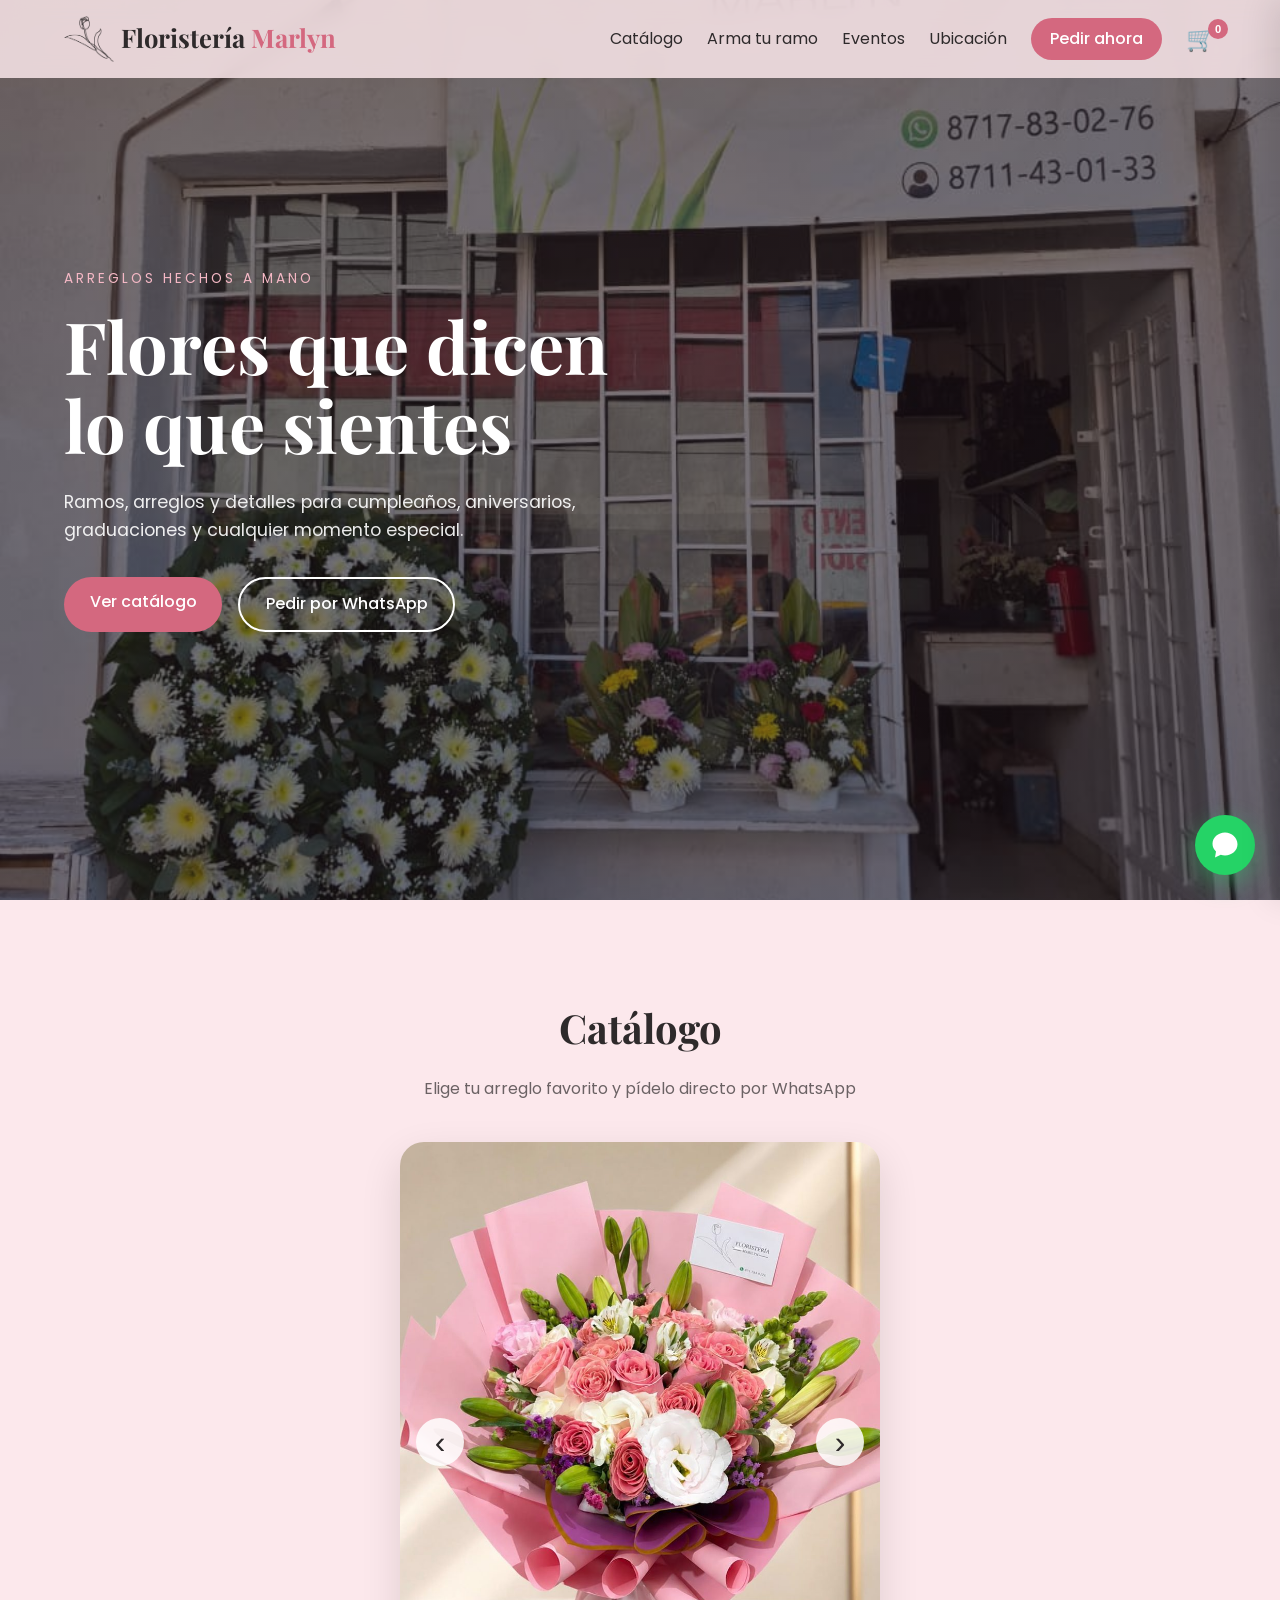
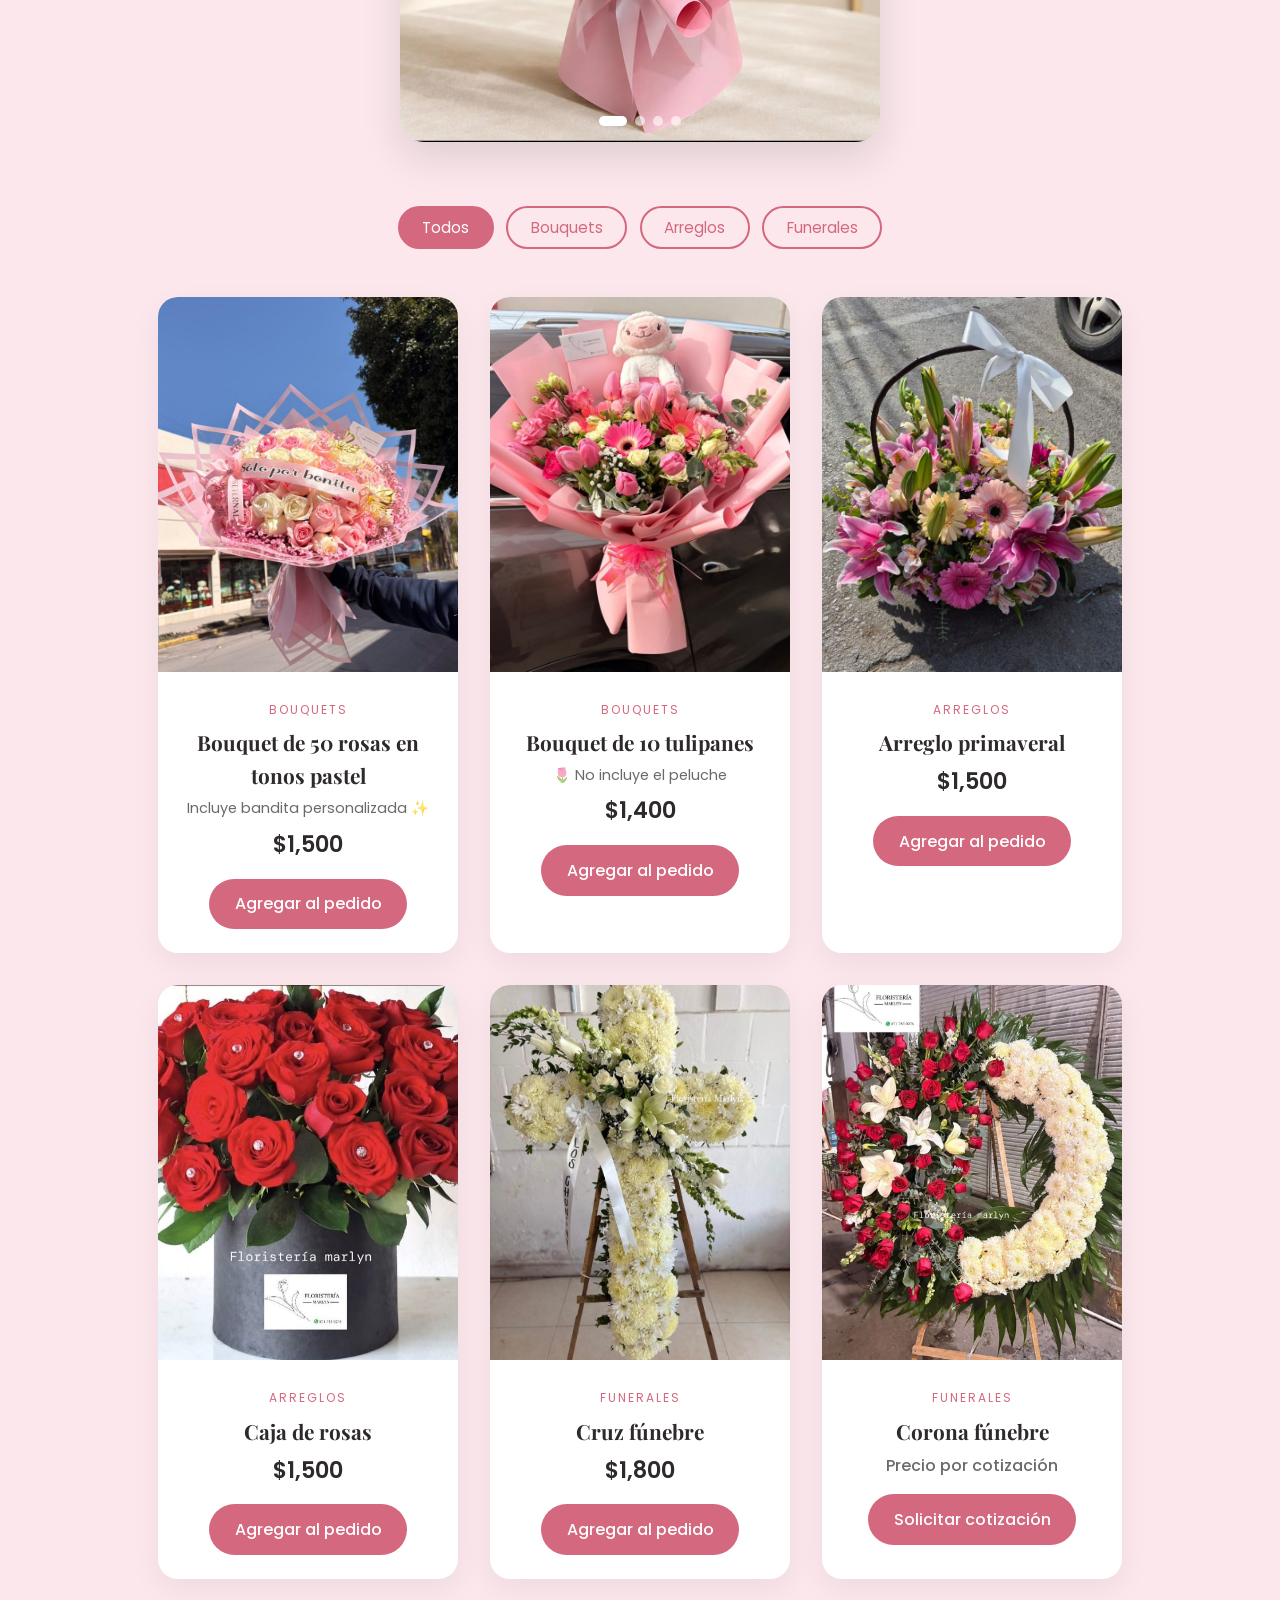
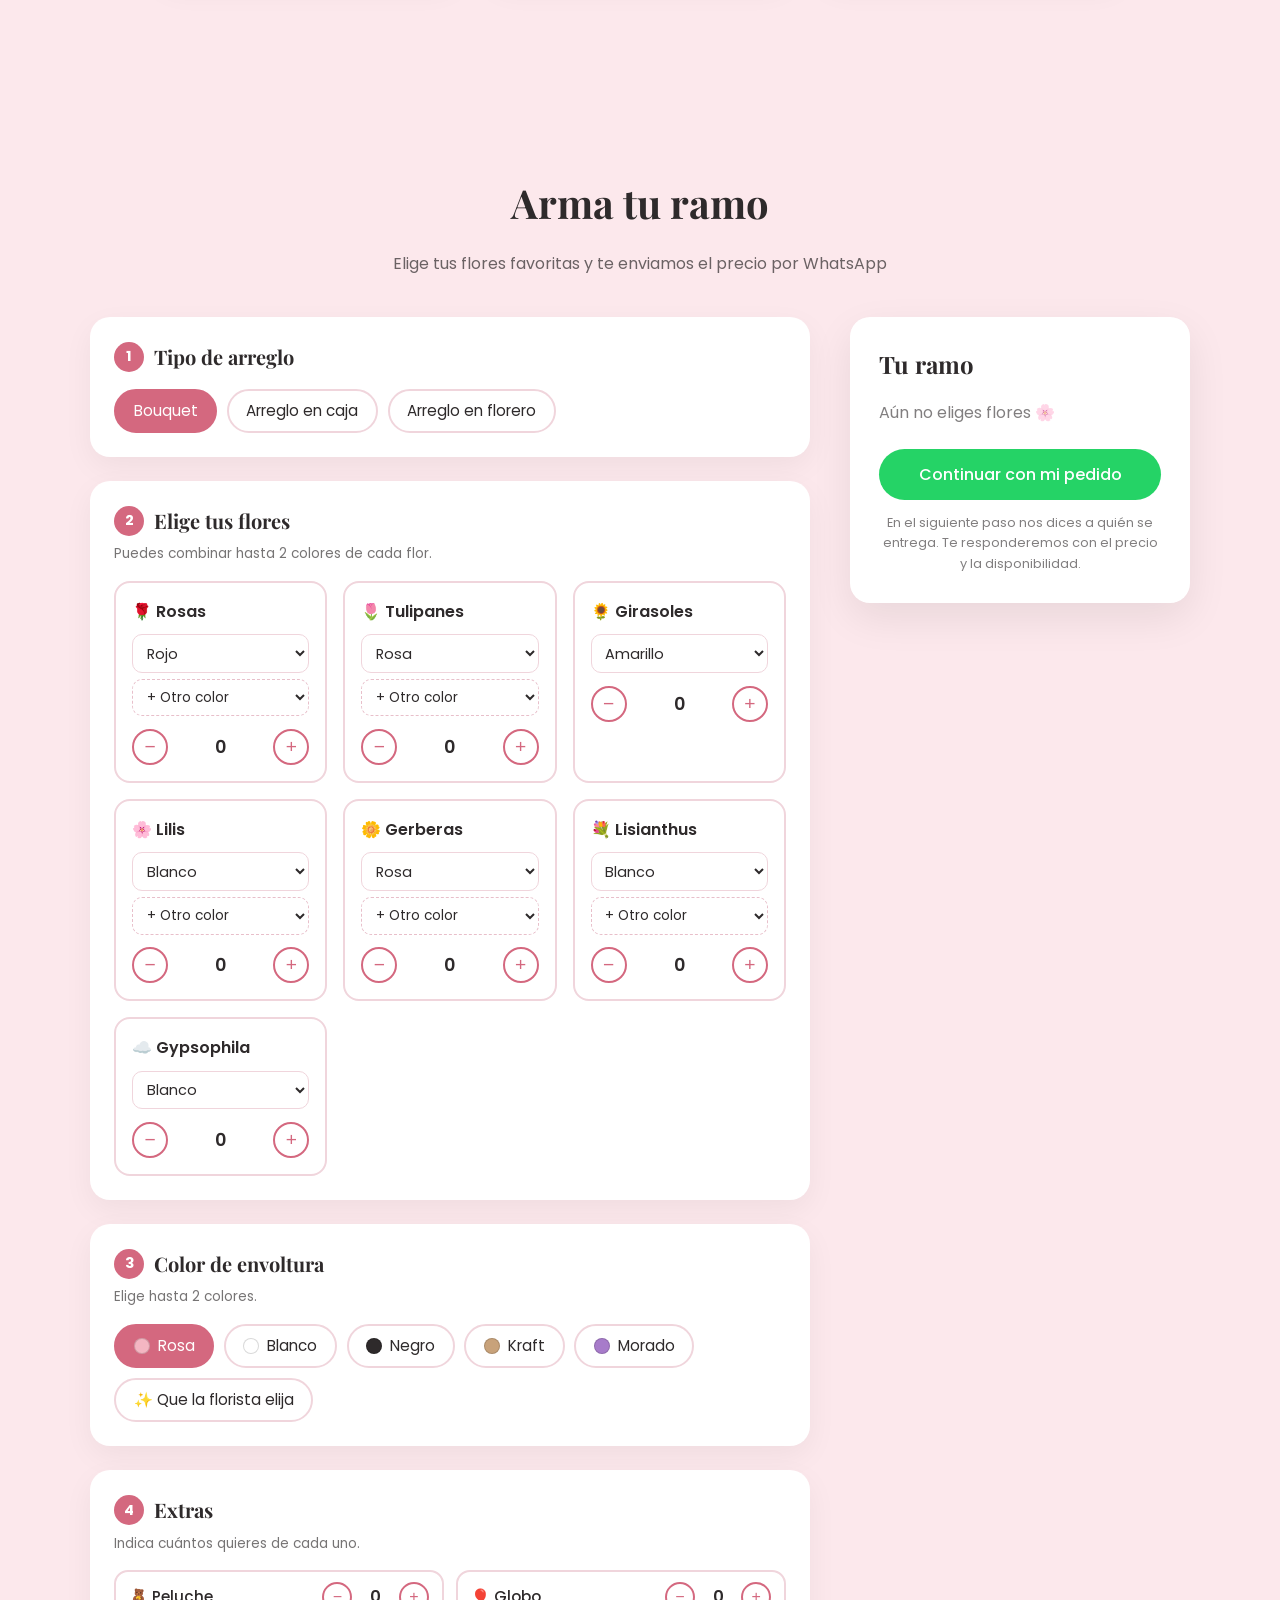
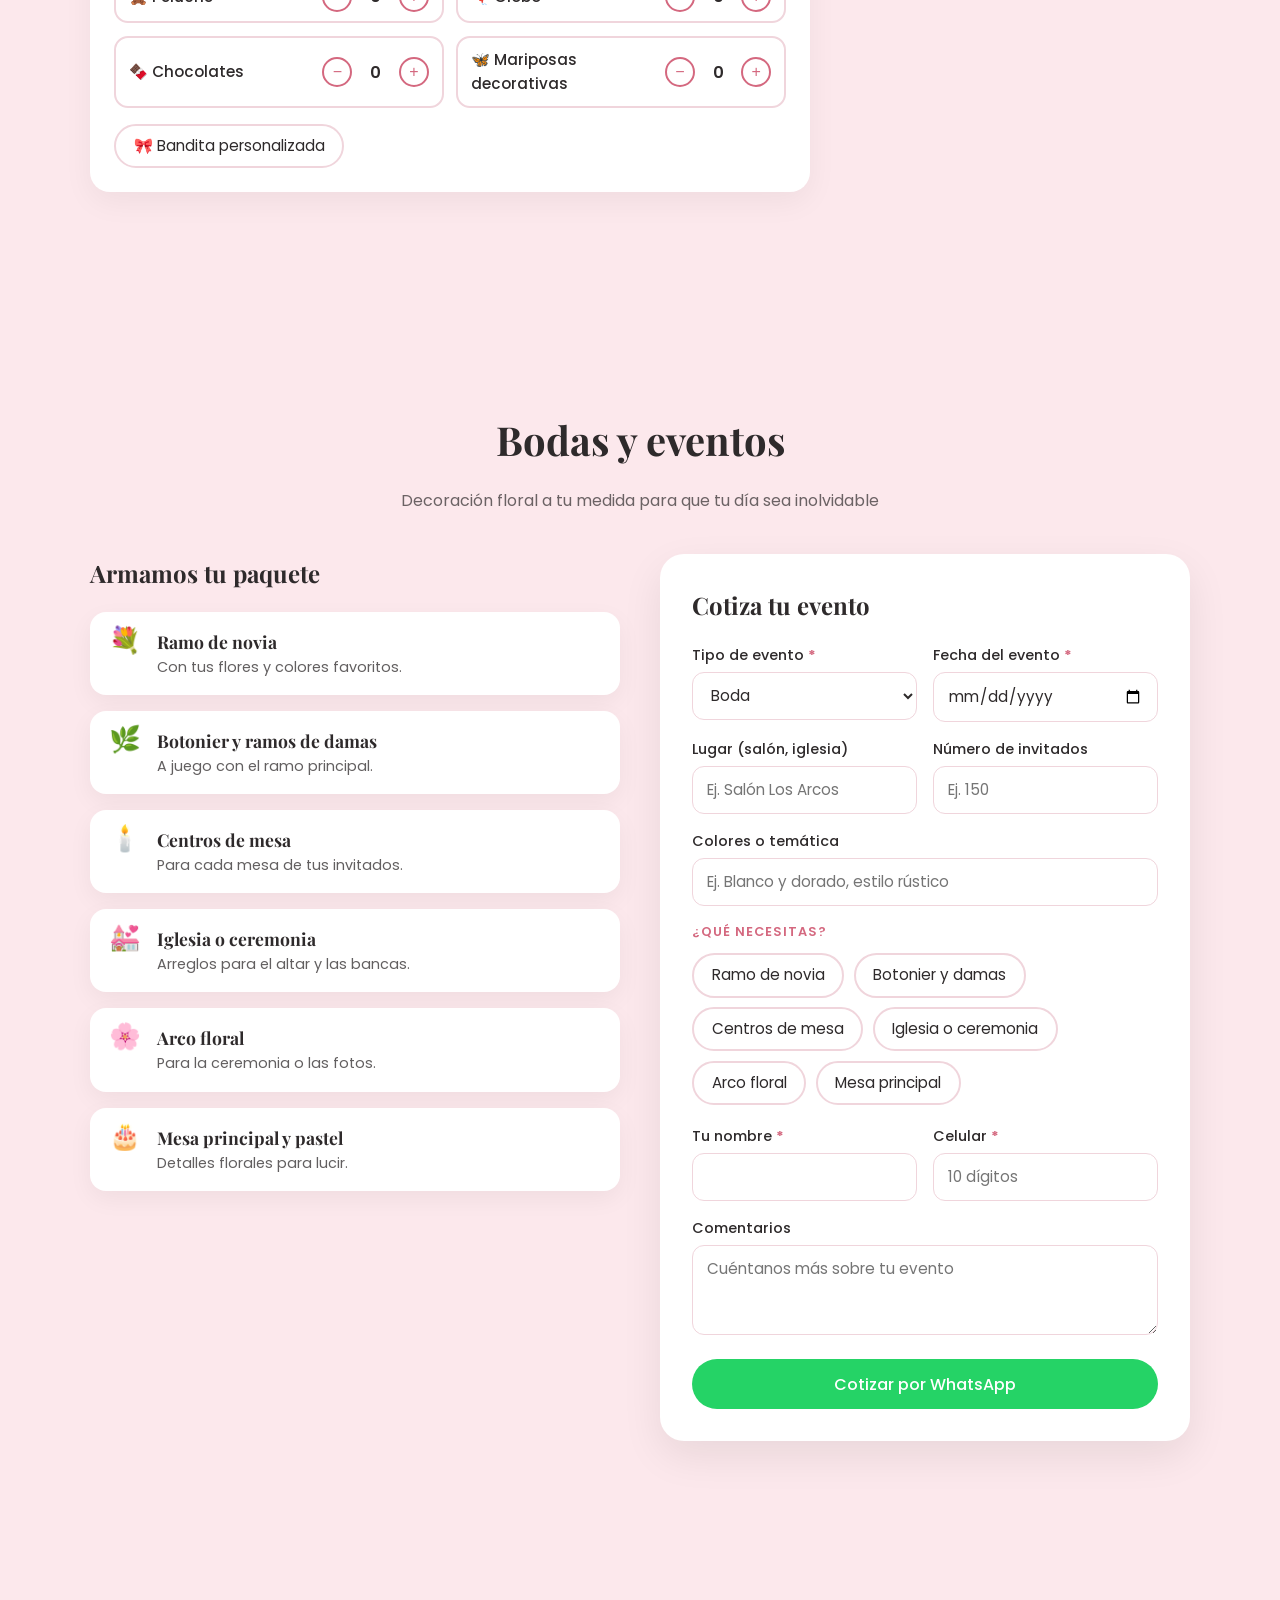
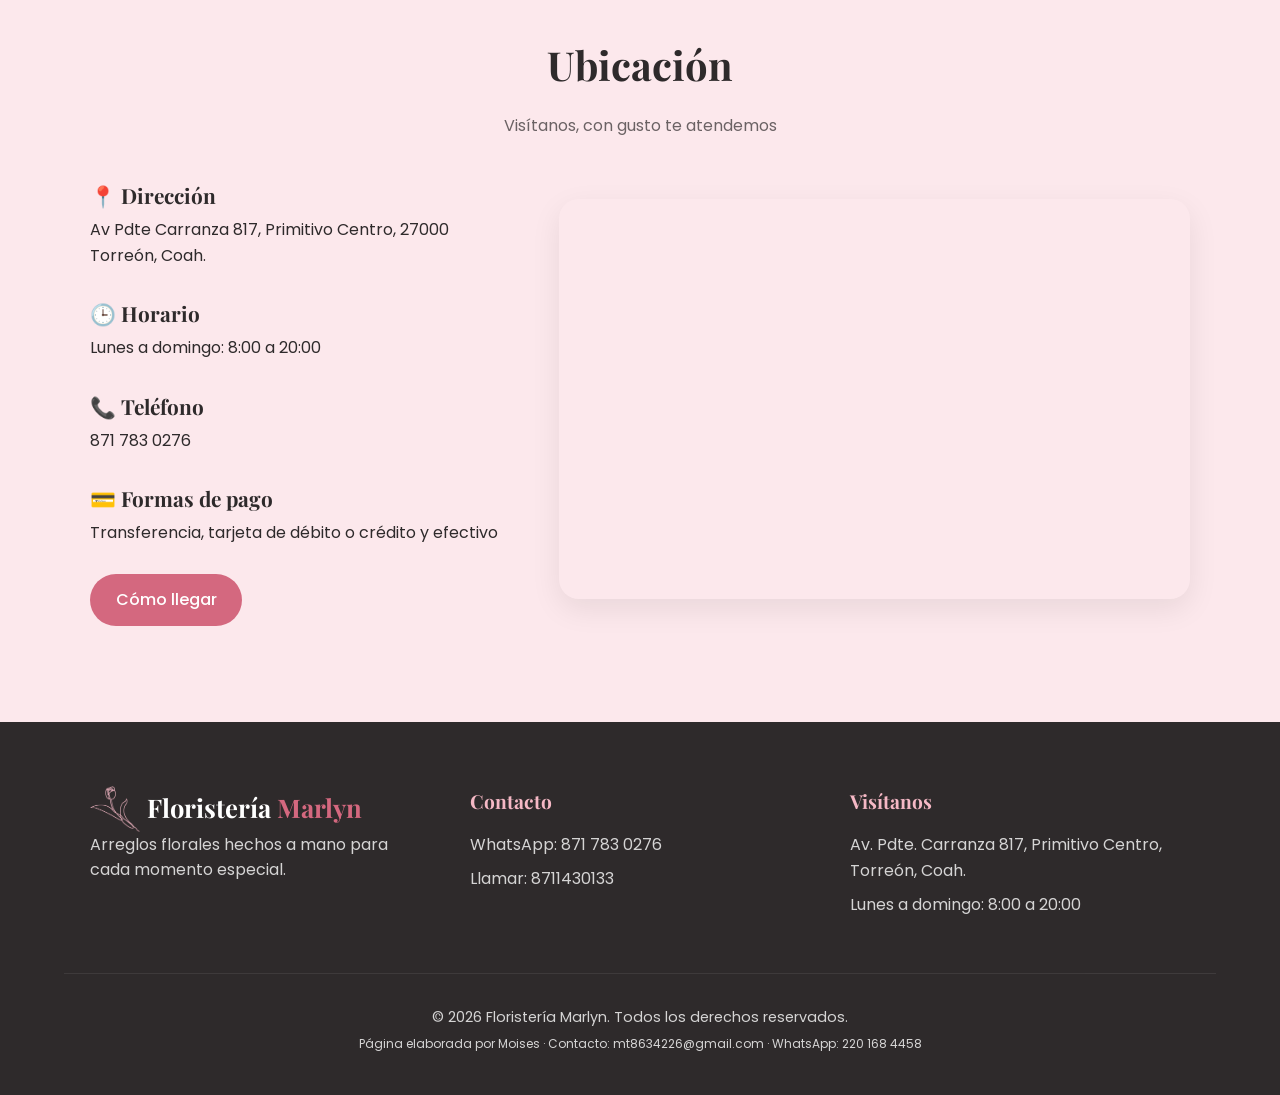
==== commit ee5020d1: "Add files via upload" ====
--- a/index.html
+++ b/index.html
@@ -3,13 +3,47 @@
   <head>
     <meta charset="UTF-8" />
     <meta name="viewport" content="width=device-width, initial-scale=1.0" />
-    <title>Floristería Marlyn | Arreglos florales</title>
+    <!-- ===== SEO: lo que Google lee para mostrar la página ===== -->
+    <title>Floristería Marlyn | Florería en Torreón, Coahuila – Ramos y arreglos florales</title>
+    <meta
+      name="description"
+      content="Floristería Marlyn en Torreón, Coahuila. Bouquets, arreglos florales, coronas y flores para bodas y eventos. Arma tu ramo y haz tu pedido por WhatsApp al 871 783 0276."
+    />
+    <link rel="canonical" href="https://moises146.github.io/Floristeria-Marlyn/" />
     <link rel="icon" type="image/png" href="img/favicon.png" />
     <link rel="apple-touch-icon" href="img/apple-touch-icon.png" />
-    <meta
-      name="description"
-      content="Floristería Marlyn: ramos y arreglos florales para toda ocasión. Pedidos por WhatsApp."
-    />
+
+    <!-- Vista previa al compartir el link en WhatsApp, Facebook, etc. -->
+    <meta property="og:type" content="website" />
+    <meta property="og:locale" content="es_MX" />
+    <meta property="og:site_name" content="Floristería Marlyn" />
+    <meta property="og:title" content="Floristería Marlyn | Florería en Torreón" />
+    <meta property="og:description" content="Bouquets, arreglos florales y flores para eventos. Arma tu ramo y pide por WhatsApp." />
+    <meta property="og:url" content="https://moises146.github.io/Floristeria-Marlyn/" />
+    <meta property="og:image" content="https://moises146.github.io/Floristeria-Marlyn/img/carrusel/foto1.jpg" />
+
+    <!-- Datos del negocio para Google (dirección, teléfono, horario) -->
+    <script type="application/ld+json">
+      {
+        "@context": "https://schema.org",
+        "@type": "Florist",
+        "name": "Floristería Marlyn",
+        "url": "https://moises146.github.io/Floristeria-Marlyn/",
+        "image": "https://moises146.github.io/Floristeria-Marlyn/img/carrusel/foto1.jpg",
+        "telephone": "+52 871 783 0276",
+        "priceRange": "$$",
+        "address": {
+          "@type": "PostalAddress",
+          "streetAddress": "Av. Presidente Carranza 817, Primitivo Centro",
+          "addressLocality": "Torreón",
+          "addressRegion": "Coahuila",
+          "postalCode": "27000",
+          "addressCountry": "MX"
+        },
+        "geo": { "@type": "GeoCoordinates", "latitude": 25.5364, "longitude": -103.4609 },
+        "openingHours": "Mo-Su 08:00-20:00"
+      }
+    </script>
 
     <!-- Fuentes de Google -->
     <link rel="preconnect" href="https://fonts.googleapis.com" />
@@ -359,6 +393,12 @@
       <p class="footer-copy">
         © <span id="anio"></span> Floristería Marlyn. Todos los derechos
         reservados.
+        <br />
+        <small class="footer-credito">
+          Página elaborada por <a href="https://github.com/Moises146" target="_blank">Moises</a> ·
+          Contacto: <a href="mailto:mt8634226@gmail.com">mt8634226@gmail.com</a> ·
+          WhatsApp: <a href="https://wa.me/522201684458?text=Hola%20Moises%2C%20vi%20la%20p%C3%A1gina%20de%20Florister%C3%ADa%20Marlyn%20y%20me%20interesa%20una%20p%C3%A1gina%20web" target="_blank">220 168 4458</a>
+        </small>
       </p>
     </footer>
 
--- a/css/estilos.css
+++ b/css/estilos.css
@@ -1048,3 +1048,13 @@
   .modal { padding: 1.3rem; }
   .eventos-form { padding: 1.3rem; }
 }
+
+/* Crédito de la página: espacio extra abajo para que el botón flotante de WhatsApp no lo tape */
+.footer-credito {
+  display: inline-block;
+  margin-top: 0.3rem;
+  line-height: 1.7;
+}
+@media (max-width: 700px) {
+  .footer { padding-bottom: 6rem; }
+}
